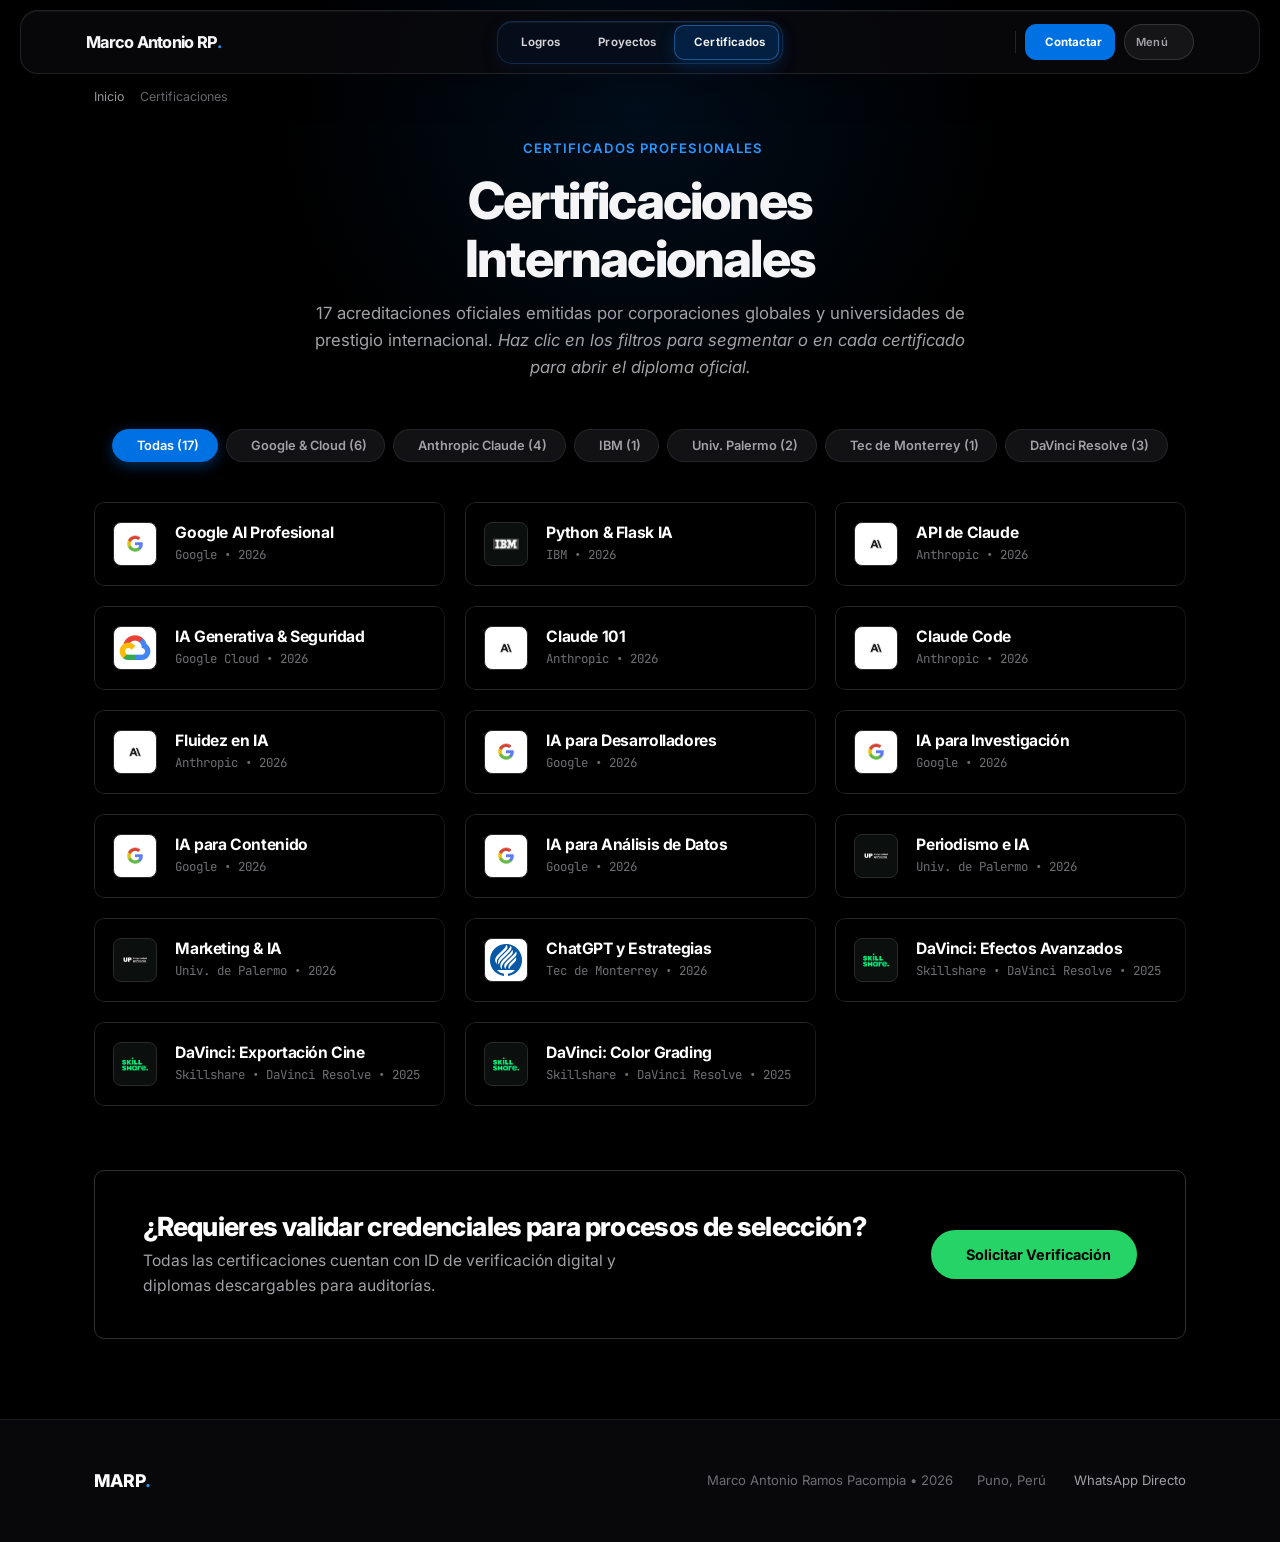
==== certificaciones.html @ 560e7030 "Publicacion inicial del sitio de Marco Antonio Ramos Pacompia" ====
<!DOCTYPE html>
<html lang="es">

<head>
    <meta charset="UTF-8">
    <meta name="viewport" content="width=device-width, initial-scale=1.0">
    <title>Certificaciones Internacionales — Marco Antonio Ramos Pacompia</title>
    <meta name="description" content="17 certificaciones internacionales verificadas de Marco Antonio Ramos Pacompia en Inteligencia Artificial, Google Cloud, Anthropic Claude, IBM y DaVinci Resolve.">
    <meta name="author" content="Marco Antonio Ramos Pacompia">
    
    <!-- Favicon -->
    <link rel="icon" type="image/png" href="avatar.webp">
    
    <!-- Fonts -->
    <link rel="preconnect" href="https://fonts.googleapis.com">
    <link rel="preconnect" href="https://fonts.gstatic.com" crossorigin>
    <link href="https://fonts.googleapis.com/css2?family=Inter:wght@300;400;500;600;700;800&family=JetBrains+Mono:wght@400;500;600;700&display=swap" rel="stylesheet">
    
    <!-- Phosphor Icons: premium, consistent stroke system -->
    <link href="https://unpkg.com/@phosphor-icons/web@2.1.1/src/regular/style.css" rel="stylesheet">
    
    <!-- Styles -->
    <link rel="stylesheet" href="styles.css">
</head>

<body>

    <a href="#main-content" class="skip-link">Saltar al contenido principal</a>

    <!-- APPLE PRO MAIN NAVIGATION -->
    <header class="header-main">
        <nav class="navbar" id="navbar" role="navigation" aria-label="Navegación principal">
            <div class="container navbar-content">
                <div class="logo-group">
                    <a href="index.html" class="logo" aria-label="Marco Antonio RP - Ir al inicio">Marco Antonio RP<span>.</span></a>
                </div>
                
                <div class="navbar-actions">
                    <div class="navbar-highlights" aria-label="Accesos principales">
                        <a href="logros.html" class="nav-primary-link"><i class='ph ph-trophy nav-link-icon' aria-hidden="true"></i><span>Logros</span></a>
                        <a href="proyectos.html" class="nav-primary-link"><i class='ph ph-rocket-launch nav-link-icon' aria-hidden="true"></i><span>Proyectos</span></a>
                        <a href="certificaciones.html" class="nav-primary-link"><i class='ph ph-certificate nav-link-icon' aria-hidden="true"></i><span>Certificados</span></a>
                    </div>
                    <span class="navbar-divider" aria-hidden="true"></span>
                    <a href="contacto.html" class="nav-contact-link"><i class='ph ph-whatsapp-logo' aria-hidden="true"></i><span>Contactar</span></a>
                    <button class="nav-toggle" id="nav-toggle" aria-label="Abrir menú de navegación" aria-expanded="false" aria-controls="nav-dropdown">
                        <span class="nav-toggle-label">Menú</span>
                        <span class="nav-toggle-icon">
                            <i class='ph ph-list nav-icon-open' aria-hidden="true"></i>
                            <i class='ph ph-x nav-icon-close' aria-hidden="true"></i>
                        </span>
                        <i class='ph ph-caret-down nav-toggle-chevron' aria-hidden="true"></i>
                    </button>
                </div>
            </div>

            <!-- Panel Desplegable Apple Sheet -->
            <div class="nav-dropdown" id="nav-dropdown" aria-hidden="true">
                <div class="container nav-dropdown-inner">
                    <div class="nav-dropdown-header">
                        <div class="dropdown-header-left">
                            <span class="hud-status-badge"><span class="hud-status-dot"></span> MARCO ANTONIO RAMOS PACOMPIA</span>
                            <span class="hud-meta-code">// CERTIFICACIONES // PUNO, PERÚ</span>
                        </div>
                        <div class="dropdown-header-right">
                            <span class="hud-shortcut-hint">PULSA <kbd>ESC</kbd> PARA CERRAR</span>
                        </div>
                    </div>

                    <div class="nav-dropdown-interest">
                        <div class="interest-header-row">
                            <span class="interest-label"><i class='ph ph-star' aria-hidden="true"></i> Secciones de Mayor Interés</span>
                            <span class="interest-tagline">// ACCESO DIRECTO RECOMENDADO</span>
                        </div>
                        <div class="interest-chips">
                            <a href="proyectos.html" class="interest-chip chip-primary"><i class='ph ph-rocket-launch' aria-hidden="true"></i> 4 Sistemas IA en Producción</a>
                            <a href="logros.html" class="interest-chip"><i class='ph ph-trophy' aria-hidden="true"></i> Ganador UNIFEST Backus 2024</a>
                            <a href="certificaciones.html" class="interest-chip"><i class='ph ph-shield-check' aria-hidden="true"></i> 17 Certificaciones Verificadas</a>
                            <a href="https://wa.link/a1o1ac" target="_blank" class="interest-chip" style="background:#0a2e1d; border-color:#25d366; color:#25d366 !important;" rel="noopener noreferrer"><i class='ph ph-whatsapp-logo' aria-hidden="true"></i> Chat Directo WhatsApp</a>
                        </div>
                    </div>

                    <ul class="nav-links" role="menubar">
                        <li role="none" class="nav-item">
                            <a href="index.html" class="nav-link" role="menuitem">
                                <span class="nav-item-num">01</span>
                                <span class="nav-item-icon"><i class='ph ph-house' aria-hidden="true"></i></span>
                                <span class="nav-item-label">Inicio / Portada</span>
                                <i class='ph ph-caret-right nav-item-arrow' aria-hidden="true"></i>
                            </a>
                        </li>
                        <li role="none" class="nav-item">
                            <a href="perfil.html" class="nav-link" role="menuitem">
                                <span class="nav-item-num">02</span>
                                <span class="nav-item-icon"><i class='ph ph-user-circle' aria-hidden="true"></i></span>
                                <span class="nav-item-label">Perfil &amp; Experiencia</span>
                                <i class='ph ph-caret-right nav-item-arrow' aria-hidden="true"></i>
                            </a>
                        </li>
                        <li role="none" class="nav-item">
                            <a href="logros.html" class="nav-link" role="menuitem">
                                <span class="nav-item-num">03</span>
                                <span class="nav-item-icon"><i class='ph ph-trophy' aria-hidden="true"></i></span>
                                <span class="nav-item-label">Reconocimientos</span>
                                <i class='ph ph-caret-right nav-item-arrow' aria-hidden="true"></i>
                            </a>
                        </li>
                        <li role="none" class="nav-item">
                            <a href="skills.html" class="nav-link" role="menuitem">
                                <span class="nav-item-num">04</span>
                                <span class="nav-item-icon"><i class='ph ph-cpu' aria-hidden="true"></i></span>
                                <span class="nav-item-label">Skills &amp; Tecnologías</span>
                                <i class='ph ph-caret-right nav-item-arrow' aria-hidden="true"></i>
                            </a>
                        </li>
                        <li role="none" class="nav-item">
                            <a href="proyectos.html" class="nav-link" role="menuitem">
                                <span class="nav-item-num">05</span>
                                <span class="nav-item-icon"><i class='ph ph-rocket-launch' aria-hidden="true"></i></span>
                                <span class="nav-item-label">Proyectos IA</span>
                                <i class='ph ph-caret-right nav-item-arrow' aria-hidden="true"></i>
                            </a>
                        </li>
                        <li role="none" class="nav-item">
                            <a href="galeria.html" class="nav-link" role="menuitem">
                                <span class="nav-item-num">06</span>
                                <span class="nav-item-icon"><i class='ph ph-video-camera' aria-hidden="true"></i></span>
                                <span class="nav-item-label">Muestra Audiovisual</span>
                                <i class='ph ph-caret-right nav-item-arrow' aria-hidden="true"></i>
                            </a>
                        </li>
                        <li role="none" class="nav-item">
                            <a href="certificaciones.html" class="nav-link active" role="menuitem" aria-current="page">
                                <span class="nav-item-num">07</span>
                                <span class="nav-item-icon"><i class='ph ph-certificate' aria-hidden="true"></i></span>
                                <span class="nav-item-label">Certificaciones</span>
                                <i class='ph ph-caret-right nav-item-arrow' aria-hidden="true"></i>
                            </a>
                        </li>
                        <li role="none" class="nav-item">
                            <a href="educacion.html" class="nav-link" role="menuitem">
                                <span class="nav-item-num">08</span>
                                <span class="nav-item-icon"><i class='ph ph-graduation-cap' aria-hidden="true"></i></span>
                                <span class="nav-item-label">Formación Académica</span>
                                <i class='ph ph-caret-right nav-item-arrow' aria-hidden="true"></i>
                            </a>
                        </li>
                        <li role="none" class="nav-item">
                            <a href="contacto.html" class="nav-link" role="menuitem">
                                <span class="nav-item-num">09</span>
                                <span class="nav-item-icon"><i class='ph ph-chat-circle-dots' aria-hidden="true"></i></span>
                                <span class="nav-item-label">Contacto &amp; Redes</span>
                                <i class='ph ph-caret-right nav-item-arrow' aria-hidden="true"></i>
                            </a>
                        </li>
                    </ul>

                    <div class="nav-dropdown-footer">
                        <div class="nav-dropdown-profile-info">
                            <span><i class='ph ph-user' aria-hidden="true"></i> Marco Antonio Ramos Pacompia</span>
                            <span class="footer-sep">&bull;</span>
                            <span><i class='ph ph-brain' aria-hidden="true"></i> Comunicador Social &amp; IA Aplicada</span>
                        </div>
                        <button class="nav-close-btn" id="nav-close-btn" type="button">
                            <i class='ph ph-x' aria-hidden="true"></i> Cerrar
                        </button>
                    </div>
                </div>
            </div>

            <div class="nav-backdrop" id="nav-backdrop" aria-hidden="true"></div>
        </nav>
    </header>

    <!-- MAIN CONTENT -->
    <main id="main-content" class="page-main-content">
        <div class="container">
            <!-- Breadcrumb -->
            <div class="page-breadcrumb">
                <a href="index.html">Inicio</a>
                <i class='ph ph-caret-right' aria-hidden="true"></i>
                <span>Certificaciones</span>
            </div>

            <!-- Header de Sección -->
            <div class="section-header">
                <span class="section-subtitle"><i class='ph ph-shield-check' aria-hidden="true"></i> Certificados Profesionales</span>
                <h1 class="section-title">Certificaciones Internacionales</h1>
                <p class="section-desc">17 acreditaciones oficiales emitidas por corporaciones globales y universidades de prestigio internacional. <em>Haz clic en los filtros para segmentar o en cada certificado para abrir el diploma oficial.</em></p>
            </div>

            <!-- FILTRO PILL APPLE PRO -->
            <div class="cert-filters" role="tablist" aria-label="Filtrar certificaciones">
                <button class="cert-filter-btn active" data-filter="all"><i class='ph ph-squares-four' aria-hidden="true"></i> Todas (17)</button>
                <button class="cert-filter-btn" data-filter="google"><i class='ph ph-google-logo' aria-hidden="true"></i> Google &amp; Cloud (6)</button>
                <button class="cert-filter-btn" data-filter="anthropic"><i class='ph ph-brain' aria-hidden="true"></i> Anthropic Claude (4)</button>
                <button class="cert-filter-btn" data-filter="ibm"><i class='ph ph-code' aria-hidden="true"></i> IBM (1)</button>
                <button class="cert-filter-btn" data-filter="palermo"><i class='ph ph-newspaper' aria-hidden="true"></i> Univ. Palermo (2)</button>
                <button class="cert-filter-btn" data-filter="tec"><i class='ph ph-book-bookmark' aria-hidden="true"></i> Tec de Monterrey (1)</button>
                <button class="cert-filter-btn" data-filter="davinci"><i class='ph ph-video-camera' aria-hidden="true"></i> DaVinci Resolve (3)</button>
            </div>

            <!-- GRID DE 17 CERTIFICACIONES APPLE -->
            <div class="cert-grid">
                
                <!-- 1. Google AI Profesional -->
                <div class="cert-item" data-category="google" data-modal="cert-google-ai" data-cert-url="https://www.coursera.org/account/accomplishments/specialization/U366GU4Q4J7M?utm_source%3Dandroid%26utm_medium%3Dcertificate%26utm_content%3Dcert_image%26utm_campaign%3Dsharing_cta%26utm_product%3Ds12n" data-modal-title="Certificado Profesional en Inteligencia Artificial" data-modal-sub="Google &bull; 2026" data-modal-text="Certificación profesional de Google que acredita competencias en fundamentos de machine learning, desarrollo de soluciones basadas en IA e implementación en entornos productivos." data-modal-img="cert-certificates/google-ai-profesional.webp">
                    <img src="cert-icons/google-mark.webp" alt="Google" class="cert-icon">
                    <div class="cert-info">
                        <h4>Google AI Profesional</h4>
                        <p>Google &bull; 2026</p>
                    </div>
                </div>

                <!-- 2. IBM Python & Flask -->
                <div class="cert-item" data-category="ibm" data-modal="cert-ibm-flask" data-cert-url="https://www.coursera.org/account/accomplishments/verify/DTYS1US64B6Y?utm_source%3Dandroid%26utm_medium%3Dcertificate%26utm_content%3Dcert_image%26utm_campaign%3Dsharing_cta%26utm_product%3Dcourse" data-modal-title="Desarrollo de Aplicaciones de IA con Python y Flask" data-modal-sub="IBM &bull; 2026" data-modal-text="Especialización técnica de IBM en desarrollo de backend con Python, frameworks Flask y FastAPI para orquestar microservicios e inferencia de modelos de inteligencia artificial." data-modal-img="cert-certificates/ibm-python-flask.webp">
                    <img src="cert-icons/ibm.webp" alt="IBM" class="cert-icon cert-icon-dark">
                    <div class="cert-info">
                        <h4>Python &amp; Flask IA</h4>
                        <p>IBM &bull; 2026</p>
                    </div>
                </div>

                <!-- 3. Anthropic Claude API -->
                <div class="cert-item" data-category="anthropic" data-modal="cert-anthropic-api" data-cert-url="https://verify.skilljar.com/c/kwuac7rq95q2" data-modal-title="Construyendo con la API de Claude" data-modal-sub="Anthropic &bull; 2026" data-modal-text="Certificación oficial de Anthropic para el diseño, integración y despliegue de agentes inteligentes, tool use y pipelines complejos con la API de Claude 3.5 Sonnet." data-modal-img="cert-certificates/anthropic-claude-api.webp">
                    <img src="cert-icons/anthropic.webp" alt="Anthropic" class="cert-icon">
                    <div class="cert-info">
                        <h4>API de Claude</h4>
                        <p>Anthropic &bull; 2026</p>
                    </div>
                </div>

                <!-- 4. Google Cloud Seguridad -->
                <div class="cert-item" data-category="google" data-modal="cert-google-cloud" data-cert-url="https://www.coursera.org/account/accomplishments/verify/QMUXCSXKY9LV" data-modal-title="IA Generativa y Seguridad" data-modal-sub="Google Cloud &bull; 2026" data-modal-text="Implementación de soluciones de IA generativa con enfoque en seguridad informática, privacidad de datos, mitigación de riesgos y cumplimiento corporativo en Google Cloud Platform." data-modal-img="cert-certificates/google-cloud-seguridad.webp">
                    <img src="cert-icons/google-cloud.webp" alt="Google Cloud" class="cert-icon">
                    <div class="cert-info">
                        <h4>IA Generativa &amp; Seguridad</h4>
                        <p>Google Cloud &bull; 2026</p>
                    </div>
                </div>

                <!-- 5. Anthropic Claude 101 -->
                <div class="cert-item" data-category="anthropic" data-modal="cert-claude101" data-cert-url="https://verify.skilljar.com/c/mxh5sfrgd2y7" data-modal-title="CLAUDE 101" data-modal-sub="Anthropic &bull; 2026" data-modal-text="Fundamentos de interacción con modelos de lenguaje de Anthropic, diseño de prompts estructurados (XML tags), context window management y mejores prácticas de inferencia." data-modal-img="cert-certificates/anthropic-claude101.webp">
                    <img src="cert-icons/anthropic.webp" alt="Anthropic" class="cert-icon">
                    <div class="cert-info">
                        <h4>Claude 101</h4>
                        <p>Anthropic &bull; 2026</p>
                    </div>
                </div>

                <!-- 6. Anthropic Claude Code -->
                <div class="cert-item" data-category="anthropic" data-modal="cert-claude-code" data-cert-url="https://verify.skilljar.com/c/ygwmq3q8wjyo" data-modal-title="Claude Code en Acción" data-modal-sub="Anthropic &bull; 2026" data-modal-text="Desarrollo de software asistido por IA, arquitectura de agentes de código autónomos, debugging y automatización de flujos de ingeniería de software con Claude." data-modal-img="cert-certificates/anthropic-claude-code.webp">
                    <img src="cert-icons/anthropic.webp" alt="Anthropic" class="cert-icon">
                    <div class="cert-info">
                        <h4>Claude Code</h4>
                        <p>Anthropic &bull; 2026</p>
                    </div>
                </div>

                <!-- 7. Anthropic Fluidez en IA -->
                <div class="cert-item" data-category="anthropic" data-modal="cert-fluidez-ia" data-cert-url="https://verify.skilljar.com/c/8ijyyny3cceq" data-modal-title="Fluidez en IA para Estudiantes y Profesionales" data-modal-sub="Anthropic &bull; 2026" data-modal-text="Metodologías de pensamiento crítico, alfabetización en IA generativa y aplicación estratégica de modelos de lenguaje en investigación y docencia." data-modal-img="cert-certificates/anthropic-fluidez-ia.webp">
                    <img src="cert-icons/anthropic.webp" alt="Anthropic" class="cert-icon">
                    <div class="cert-info">
                        <h4>Fluidez en IA</h4>
                        <p>Anthropic &bull; 2026</p>
                    </div>
                </div>

                <!-- 8. Google IA Dev -->
                <div class="cert-item" data-category="google" data-modal="cert-google-dev" data-cert-url="https://www.coursera.org/account/accomplishments/verify/7DR8WY6ZS6YR" data-modal-title="IA para Desarrollo de Aplicaciones" data-modal-sub="Google &bull; 2026" data-modal-text="Integración de servicios cognitivos de Google y Gemini API en productos de software modernos y plataformas web interactivas." data-modal-img="cert-certificates/google-ia-dev.webp">
                    <img src="cert-icons/google-mark.webp" alt="Google" class="cert-icon">
                    <div class="cert-info">
                        <h4>IA para Desarrolladores</h4>
                        <p>Google &bull; 2026</p>
                    </div>
                </div>

                <!-- 9. Google IA Investigación -->
                <div class="cert-item" data-category="google" data-modal="cert-google-inv" data-cert-url="https://www.coursera.org/account/accomplishments/verify/41THJEO0A5RU" data-modal-title="IA para Investigación Científica" data-modal-sub="Google &bull; 2026" data-modal-text="Herramientas y metodologías de inteligencia artificial orientadas a la investigación académica, revisión sistemática de literatura y análisis computacional." data-modal-img="cert-certificates/google-ia-investigacion.webp">
                    <img src="cert-icons/google-mark.webp" alt="Google" class="cert-icon">
                    <div class="cert-info">
                        <h4>IA para Investigación</h4>
                        <p>Google &bull; 2026</p>
                    </div>
                </div>

                <!-- 10. Google IA Creación de Contenido -->
                <div class="cert-item" data-category="google" data-modal="cert-google-cont" data-cert-url="https://www.coursera.org/account/accomplishments/verify/DS0PACSHWNLL" data-modal-title="IA para Creación de Contenido" data-modal-sub="Google &bull; 2026" data-modal-text="Generación y optimización de contenido multimedia, síntesis narrativa, redacción persuasiva y producción audiovisual asistida por IA." data-modal-img="cert-certificates/google-ia-contenido.webp">
                    <img src="cert-icons/google-mark.webp" alt="Google" class="cert-icon">
                    <div class="cert-info">
                        <h4>IA para Contenido</h4>
                        <p>Google &bull; 2026</p>
                    </div>
                </div>

                <!-- 11. Google IA Análisis de Datos -->
                <div class="cert-item" data-category="google" data-modal="cert-google-datos" data-cert-url="https://www.coursera.org/account/accomplishments/verify/2S7SG188T9KK" data-modal-title="IA para Análisis de Datos" data-modal-sub="Google &bull; 2026" data-modal-text="Extracción de insights, visualización avanzada de datos y análisis predictivo mediante modelos analíticos de Google." data-modal-img="cert-certificates/google-ia-datos.webp">
                    <img src="cert-icons/google-mark.webp" alt="Google" class="cert-icon">
                    <div class="cert-info">
                        <h4>IA para Análisis de Datos</h4>
                        <p>Google &bull; 2026</p>
                    </div>
                </div>

                <!-- 12. Univ. Palermo - Periodismo e IA -->
                <div class="cert-item" data-category="palermo" data-modal="cert-upalermo-per" data-cert-url="https://www.coursera.org/account/accomplishments/verify/FUCS8EAE2SUJ" data-modal-title="Periodismo e Inteligencia Artificial" data-modal-sub="Universidad de Palermo &bull; 2026" data-modal-text="Transformación digital en medios de comunicación, fact-checking algorítmico, redacción periodística asistida y ética comunicacional en la era de la IA." data-modal-img="cert-certificates/upalermo-periodismo-ia.webp">
                    <img src="cert-icons/palermo-transparent.webp" alt="Univ. Palermo" class="cert-icon cert-icon-dark">
                    <div class="cert-info">
                        <h4>Periodismo e IA</h4>
                        <p>Univ. de Palermo &bull; 2026</p>
                    </div>
                </div>

                <!-- 13. Univ. Palermo - Marketing e IA -->
                <div class="cert-item" data-category="palermo" data-modal="cert-upalermo-mkt" data-cert-url="https://www.coursera.org/account/accomplishments/verify/2VLML395USFI" data-modal-title="IA Aplicada al Marketing Digital" data-modal-sub="Universidad de Palermo &bull; 2026" data-modal-text="Estrategias de marketing digital potenciadas por inteligencia artificial, personalización de mensajes, segmentación de audiencia y analítica de conversión." data-modal-img="cert-certificates/upalermo-marketing-ia.webp">
                    <img src="cert-icons/palermo-transparent.webp" alt="Univ. Palermo" class="cert-icon cert-icon-dark">
                    <div class="cert-info">
                        <h4>Marketing &amp; IA</h4>
                        <p>Univ. de Palermo &bull; 2026</p>
                    </div>
                </div>

                <!-- 14. Tec de Monterrey - ChatGPT -->
                <div class="cert-item" data-category="tec" data-modal="cert-tec-chatgpt" data-cert-url="https://www.coursera.org/account/accomplishments/verify/UOU4I7BQOX68" data-modal-title="ChatGPT — Usos y Estrategias" data-modal-sub="Tecnológico de Monterrey &bull; 2026" data-modal-text="Aplicación estratégica de modelos LLM en entornos profesionales, redacción corporativa y optimización de productividad organizacional." data-modal-img="cert-certificates/tec-chatgpt.webp">
                    <img src="cert-icons/tec-monterrey.webp" alt="Tecnológico de Monterrey" class="cert-icon cert-icon-tec">
                    <div class="cert-info">
                        <h4>ChatGPT y Estrategias</h4>
                        <p>Tec de Monterrey &bull; 2026</p>
                    </div>
                </div>

                <!-- 15. DaVinci Resolve Efectos -->
                <div class="cert-item" data-category="davinci" data-modal="cert-davinci-efx" data-cert-url="https://www.coursera.org/account/accomplishments/verify/13W4L25OQE4W" data-modal-title="DaVinci Resolve 19 — Efectos Visuales Avanzados" data-modal-sub="Skillshare &bull; 2025" data-modal-text="Composición en Fusion, efectos visuales (VFX), tracking de objetos y postproducción de video de alto nivel cinematográfico." data-modal-img="cert-certificates/skillshare-davinci-efectos.webp">
                    <img src="cert-icons/skillshare.webp" alt="Skillshare" class="cert-icon cert-icon-skillshare">
                    <div class="cert-info">
                        <h4>DaVinci: Efectos Avanzados</h4>
                        <p>Skillshare &bull; DaVinci Resolve &bull; 2025</p>
                    </div>
                </div>

                <!-- 16. DaVinci Resolve Exportación -->
                <div class="cert-item" data-category="davinci" data-modal="cert-davinci-exp" data-cert-url="https://www.coursera.org/account/accomplishments/verify/13W4L25OQE4W" data-modal-title="DaVinci Resolve 19 — Exportación Profesional" data-modal-sub="Skillshare &bull; 2025" data-modal-text="Workflows de entrega para salas de cine digital, codificación avanzada, estándares broadcast y masterización para streaming profesional." data-modal-img="cert-certificates/skillshare-davinci-export.webp">
                    <img src="cert-icons/skillshare.webp" alt="Skillshare" class="cert-icon cert-icon-skillshare">
                    <div class="cert-info">
                        <h4>DaVinci: Exportación Cine</h4>
                        <p>Skillshare &bull; DaVinci Resolve &bull; 2025</p>
                    </div>
                </div>

                <!-- 17. DaVinci Resolve Perfeccionamiento -->
                <div class="cert-item" data-category="davinci" data-modal="cert-davinci-perf" data-cert-url="https://www.coursera.org/account/accomplishments/verify/JOT2LUOS0H61" data-modal-title="DaVinci Resolve 19 — Perfeccionamiento y Color" data-modal-sub="Skillshare &bull; 2025" data-modal-text="Mastering de corrección de color, trabajo con nodos seriales y paralelos, curvas HSL y ecualización de luz para cine digital." data-modal-img="cert-certificates/skillshare-davinci-perfec.webp">
                    <img src="cert-icons/skillshare.webp" alt="Skillshare" class="cert-icon cert-icon-skillshare">
                    <div class="cert-info">
                        <h4>DaVinci: Color Grading</h4>
                        <p>Skillshare &bull; DaVinci Resolve &bull; 2025</p>
                    </div>
                </div>

            </div>

            <!-- Banner Contacto -->
            <div class="contact-cta-banner">
                <div class="cta-banner-text">
                    <h3>¿Requieres validar credenciales para procesos de selección?</h3>
                    <p>Todas las certificaciones cuentan con ID de verificación digital y diplomas descargables para auditorías.</p>
                </div>
                <a href="https://wa.link/a1o1ac" target="_blank" class="btn-whatsapp-apple" rel="noopener noreferrer">
                    <i class='ph ph-whatsapp-logo' aria-hidden="true"></i> Solicitar Verificación
                </a>
            </div>
        </div>
    </main>

    <!-- APPLE FOOTER -->
    <footer>
        <div class="container footer-content">
            <div class="footer-logo">MARP<span>.</span></div>
            <div class="footer-meta">
                <span>Marco Antonio Ramos Pacompia &bull; 2026</span>
                <span>Puno, Perú</span>
                <a href="https://wa.link/a1o1ac" target="_blank" rel="noopener noreferrer"><i class='ph ph-whatsapp-logo' aria-hidden="true"></i> WhatsApp Directo</a>
            </div>
        </div>
    </footer>

    <!-- APPLE PRO MODAL SHEET -->
    <div class="card-modal-overlay" id="cardModal" role="dialog" aria-modal="true" aria-hidden="true">
        <div class="card-modal-box">
            <button class="card-modal-close-btn" id="cardModalCloseBtn" aria-label="Cerrar modal">&times;</button>
            <div class="card-modal-safe-zone">
                <div class="card-modal-img-wrap">
                    <img src="" alt="" class="card-modal-img" id="cardModalImg">
                    <div id="cardModalPlaceholder" class="card-modal-placeholder">
                        <i class='ph ph-certificate' style="font-size: 2.5rem; margin-bottom: 0.5rem; color: var(--apple-blue-glow);" aria-hidden="true"></i>
                        <p>Certificado Oficial</p>
                    </div>
                </div>
                <div class="card-modal-body">
                    <span class="card-modal-sub" id="cardModalSub"></span>
                    <h2 class="card-modal-title" id="cardModalTitle"></h2>
                    <p class="card-modal-text" id="cardModalText"></p>
                    <a class="card-modal-verify" id="cardModalVerify" href="#" target="_blank" rel="noopener noreferrer" hidden>
                        <i class='ph ph-seal-check' aria-hidden="true"></i> Verificar certificado
                    </a>
                </div>
            </div>
        </div>
    </div>

    <script src="script.js?v=20260921-recognition"></script>
</body>

</html>
---- styles.css ----
/* ==========================================================================
   MARCO ANTONIO RAMOS PACOMPIA — PORTFOLIO CV
   APPLE PRO & CHATGPT DARK DESIGN SYSTEM
   Color Psychology: Space Black (#000000) & Apple Pacific Blue (#0071e3 / #2997ff)
   Typography: SF Pro / Inter Clean Hierarchy
   ========================================================================== */

:root {
  /* Core Palette: Pure Space Black & Refined Dark Glass */
  --bg-pure: #000000;
  --bg-deep: #08080a;
  --bg-card: #121215;
  --bg-card-hover: #18181c;
  --bg-card-elevated: #1c1c21;
  --bg-pill: rgba(255, 255, 255, 0.06);
  --bg-pill-hover: rgba(255, 255, 255, 0.12);

  /* Apple & Institutional Blue Accent (Psychology of Credibility & AI) */
  --apple-blue: #0071e3;
  --apple-blue-hover: #0077ed;
  --apple-blue-glow: #2997ff;
  --apple-blue-soft: rgba(0, 113, 227, 0.15);
  --apple-blue-border: rgba(41, 151, 255, 0.35);

  /* Status and Award Accents */
  --status-emerald: #10b981;
  --award-gold: #f59e0b;
  --award-gold-soft: rgba(245, 158, 11, 0.15);

  /* Typography Colors (Apple SF Text & Display Style) */
  --text-primary: #f5f5f7;
  --text-secondary: #a1a1a6;
  --text-tertiary: #6e6e73;
  --text-muted: #515154;

  /* Specular Apple Glass Borders */
  --border-glass: rgba(255, 255, 255, 0.08);
  --border-glass-hover: rgba(255, 255, 255, 0.18);
  --border-glass-active: rgba(41, 151, 255, 0.5);

  /* Prompt master compatibility aliases */
  --bg-primary: var(--bg-pure);
  --bg-secondary: var(--bg-deep);
  --bg-glass: rgba(12, 12, 16, 0.85);
  --status-green: var(--status-emerald);
  --whatsapp: #25d366;
  --radius-apple: var(--border-radius-card);
  --blur-apple: blur(20px) saturate(180%);

  /* Fonts */
  --font-apple: -apple-system, BlinkMacSystemFont, "SF Pro Display", "SF Pro Text", "Inter", "Segoe UI", Roboto, sans-serif;
  --font-mono: "SF Mono", "JetBrains Mono", Menlo, Consolas, monospace;

  /* Layout Constants */
  --nav-height: 56px;
  --max-width: 1140px;
  --border-radius-card: 22px;
  --border-radius-pill: 9999px;
  --transition-apple: all 0.3s cubic-bezier(0.16, 1, 0.3, 1);
}

/* Base Reset & Smoothness */
*, *::before, *::after {
  box-sizing: border-box;
  margin: 0;
  padding: 0;
}

/* Phosphor Icons: consistent 24px grid and optical baseline across the site. */
.ph {
  display: inline-flex;
  flex: 0 0 auto;
  align-items: center;
  justify-content: center;
  line-height: 1;
  vertical-align: -0.125em;
}

html {
  background-color: var(--bg-pure);
  color: var(--text-primary);
  font-family: var(--font-apple);
  font-size: 16px;
  line-height: 1.5;
  scroll-behavior: smooth;
  -webkit-font-smoothing: antialiased;
  -moz-osx-font-smoothing: grayscale;
}

body {
  background: var(--bg-pure);
  color: var(--text-primary);
  min-height: 100vh;
  overflow-x: hidden;
  position: relative;
}

/* Subtle Apple Ambient Lighting */
body::before {
  content: "";
  position: fixed;
  top: -150px;
  left: 50%;
  transform: translateX(-50%);
  width: 900px;
  height: 500px;
  background: radial-gradient(circle, rgba(0, 113, 227, 0.12) 0%, rgba(0, 0, 0, 0) 70%);
  pointer-events: none;
  z-index: 0;
}

/* Skip link for accessibility */
.skip-link {
  position: absolute;
  top: -60px;
  left: 1rem;
  background: var(--apple-blue);
  color: #fff;
  padding: 0.6rem 1.2rem;
  border-radius: var(--border-radius-pill);
  font-size: 0.85rem;
  font-weight: 600;
  z-index: 10000;
  transition: top 0.2s ease;
  text-decoration: none;
}
.skip-link:focus {
  top: 1rem;
}

/* Typography Hierarchy */
h1, h2, h3, h4, h5, h6 {
  color: var(--text-primary);
  font-weight: 700;
  letter-spacing: -0.025em;
  line-height: 1.15;
}

p {
  color: var(--text-secondary);
  font-size: 1rem;
  line-height: 1.6;
}

a {
  color: inherit;
  text-decoration: none;
  transition: var(--transition-apple);
}

.container {
  width: 100%;
  max-width: var(--max-width);
  margin: 0 auto;
  padding: 0 1.5rem;
  position: relative;
  z-index: 1;
}

/* Custom Scrollbar Apple Style */
::-webkit-scrollbar {
  width: 8px;
}
::-webkit-scrollbar-track {
  background: var(--bg-pure);
}
::-webkit-scrollbar-thumb {
  background: #27272a;
  border-radius: 4px;
}
::-webkit-scrollbar-thumb:hover {
  background: #3f3f46;
}

/* ==========================================================================
   APPLE PRO FIXED NAVBAR & EXPANDABLE DROPDOWN
   ========================================================================== */

.header-main {
  position: fixed;
  top: 0;
  left: 0;
  width: 100%;
  z-index: 1000;
  padding-top: 0.65rem;
  pointer-events: none;
}

.navbar {
  position: relative;
  width: min(calc(100% - 1.5rem), 1240px);
  margin: 0 auto;
  background: rgba(10, 10, 13, 0.78);
  backdrop-filter: saturate(180%) blur(20px);
  -webkit-backdrop-filter: saturate(180%) blur(20px);
  border: 1px solid rgba(255, 255, 255, 0.11);
  border-radius: 18px;
  height: 64px;
  display: flex;
  align-items: center;
  box-shadow: 0 12px 34px rgba(0, 0, 0, 0.28), inset 0 1px 0 rgba(255, 255, 255, 0.045);
  transition: var(--transition-apple);
  pointer-events: auto;
}

.navbar.scrolled {
  background: rgba(8, 8, 10, 0.94);
  border-color: rgba(255, 255, 255, 0.16);
  box-shadow: 0 16px 42px rgba(0, 0, 0, 0.46), inset 0 1px 0 rgba(255, 255, 255, 0.06);
}

.navbar-content {
  display: flex;
  align-items: center;
  justify-content: space-between;
  width: 100%;
  padding: 0 1rem;
}

/* Brand Logo */
.logo-group {
  display: flex;
  align-items: center;
  gap: 0.75rem;
}

.logo {
  font-size: 1.02rem;
  font-weight: 750;
  letter-spacing: -0.045em;
  white-space: nowrap;
  color: var(--text-primary);
  display: inline-flex;
  align-items: center;
  transition: var(--transition-apple);
}

.logo span {
  color: var(--apple-blue-glow);
}

.logo:hover {
  opacity: 1;
  transform: translateY(-1px);
}

.logo-badge {
  font-size: 0.66rem;
  font-weight: 600;
  color: var(--text-secondary);
  background: rgba(255, 255, 255, 0.045);
  border: 1px solid rgba(255, 255, 255, 0.1);
  padding: 0.25rem 0.65rem;
  border-radius: var(--border-radius-pill);
  letter-spacing: 0.06em;
  text-transform: uppercase;
  white-space: nowrap;
}

/* Top Bar Actions & High-Interest Pills */
.navbar-actions {
  display: flex;
  align-items: center;
  gap: 0.55rem;
  margin-left: auto;
}

.navbar-highlights {
  display: flex;
  align-items: center;
  position: absolute;
  left: 50%;
  transform: translateX(-50%);
  gap: 0.28rem;
  padding: 0.18rem;
  background: rgba(5, 17, 31, 0.72);
  border: 1px solid rgba(71, 157, 255, 0.2);
  border-radius: 15px;
  box-shadow: inset 0 1px 0 rgba(255, 255, 255, 0.06), 0 5px 18px rgba(0, 68, 140, 0.12);
}

.nav-primary-link {
  position: relative;
  display: inline-flex;
  align-items: center;
  gap: 0.4rem;
  min-height: 35px;
  padding: 0.42rem 0.78rem;
  border: 1px solid transparent;
  border-radius: 10px;
  color: #d4d4d8;
  font-size: 0.72rem;
  font-weight: 650;
  letter-spacing: 0.01em;
  white-space: nowrap;
  transition: var(--transition-apple);
}

.nav-primary-link .nav-link-icon {
  color: #64b5ff;
  font-size: 1rem;
  transition: color 0.2s ease, transform 0.2s ease;
}

.nav-primary-link:hover,
.nav-primary-link:focus-visible,
.nav-primary-link.active,
.nav-primary-link[aria-current="page"] {
  color: var(--text-primary);
  background: rgba(0, 113, 227, 0.2);
  border-color: rgba(71, 157, 255, 0.44);
  box-shadow: 0 5px 16px rgba(0, 113, 227, 0.24);
}

.nav-primary-link:hover .nav-link-icon,
.nav-primary-link:focus-visible .nav-link-icon,
.nav-primary-link.active .nav-link-icon,
.nav-primary-link[aria-current="page"] .nav-link-icon {
  color: var(--apple-blue-glow);
  transform: translateY(-1px);
}

.navbar-divider {
  width: 1px;
  height: 22px;
  background: rgba(255, 255, 255, 0.12);
}

.nav-contact-link {
  display: inline-flex;
  align-items: center;
  gap: 0.42rem;
  min-height: 36px;
  padding: 0.42rem 0.78rem;
  border: 1px solid var(--apple-blue);
  border-radius: 11px;
  background: var(--apple-blue);
  color: #fff;
  font-size: 0.72rem;
  font-weight: 700;
  white-space: nowrap;
  transition: var(--transition-apple);
}

.nav-contact-link i {
  font-size: 1rem;
  color: #fff;
}

.nav-contact-link:hover,
.nav-contact-link:focus-visible {
  background: var(--apple-blue-hover);
  border-color: var(--apple-blue-hover);
  color: #fff;
  box-shadow: 0 6px 20px rgba(0, 113, 227, 0.42);
  transform: translateY(-1px);
}

.nav-status-pill {
  display: inline-flex;
  align-items: center;
  gap: 0.45rem;
  font-size: 0.72rem;
  font-weight: 500;
  color: var(--text-secondary);
  background: var(--bg-pill);
  border: 1px solid var(--border-glass);
  padding: 0.25rem 0.75rem;
  border-radius: var(--border-radius-pill);
  user-select: none;
}

.status-indicator-dot {
  width: 6px;
  height: 6px;
  border-radius: 50%;
  background: var(--status-emerald);
  box-shadow: 0 0 8px var(--status-emerald);
  animation: applePulse 2s infinite ease-in-out;
}

@keyframes applePulse {
  0%, 100% { opacity: 1; transform: scale(1); }
  50% { opacity: 0.5; transform: scale(0.85); }
}

.nav-pill-highlight {
  display: inline-flex;
  align-items: center;
  gap: 0.4rem;
  font-size: 0.73rem;
  font-weight: 600;
  color: var(--text-primary);
  background: rgba(255, 255, 255, 0.045);
  border: 1px solid rgba(255, 255, 255, 0.1);
  padding: 0.4rem 0.78rem;
  border-radius: var(--border-radius-pill);
  transition: var(--transition-apple);
  white-space: nowrap;
}

.nav-pill-highlight i {
  font-size: 0.95rem;
  color: var(--apple-blue-glow);
}

.nav-pill-highlight:hover {
  background: var(--bg-pill-hover);
  border-color: var(--border-glass-hover);
  color: #fff;
  transform: translateY(-1px);
}

.nav-pill-highlight.btn-cta {
  background: var(--apple-blue);
  border-color: var(--apple-blue);
  color: #fff;
  font-weight: 600;
  box-shadow: 0 2px 10px rgba(0, 113, 227, 0.35);
}

.nav-pill-highlight.btn-cta i {
  color: #fff;
}

.nav-pill-highlight.btn-cta:hover {
  background: var(--apple-blue-hover);
  border-color: var(--apple-blue-hover);
  box-shadow: 0 4px 16px rgba(0, 113, 227, 0.5);
  transform: translateY(-1px);
}

/* Nav Menu Toggle Button */
.nav-toggle {
  background: rgba(255, 255, 255, 0.06);
  border: 1px solid rgba(255, 255, 255, 0.13);
  color: var(--text-primary);
  min-height: 36px;
  padding: 0.42rem 0.68rem;
  border-radius: var(--border-radius-pill);
  font-family: inherit;
  font-size: 0.78rem;
  font-weight: 600;
  cursor: pointer;
  display: inline-flex;
  align-items: center;
  gap: 0.45rem;
  transition: var(--transition-apple);
  user-select: none;
}

.nav-toggle:hover {
  background: var(--apple-blue-soft);
  border-color: var(--apple-blue-border);
  color: #fff;
}

.nav-pill-highlight:focus-visible,
.nav-toggle:focus-visible,
.logo:focus-visible {
  outline: 2px solid var(--apple-blue-glow);
  outline-offset: 3px;
}

.nav-toggle-badge {
  font-size: 0.68rem;
  color: var(--text-tertiary);
  font-weight: 500;
}

.nav-toggle-label {
  color: var(--text-secondary);
  font-size: 0.7rem;
  letter-spacing: 0.02em;
}

.nav-toggle-icon {
  display: flex;
  align-items: center;
  font-size: 1.1rem;
}

.nav-toggle .nav-icon-close {
  display: none;
}

.nav-toggle-chevron {
  font-size: 0.95rem;
  color: var(--text-tertiary);
  transition: transform 0.25s cubic-bezier(0.16, 1, 0.3, 1);
}

.nav-toggle.is-active {
  background: var(--apple-blue-soft);
  border-color: var(--apple-blue-border);
}

.nav-toggle.is-active .nav-toggle-chevron {
  transform: rotate(180deg);
  color: var(--apple-blue-glow);
}

.nav-toggle.is-active .nav-icon-open {
  display: none;
}

.nav-toggle.is-active .nav-icon-close {
  display: inline-block;
  color: var(--apple-blue-glow);
}

/* Apple Dropdown Panel (Glass Sheet) */
.nav-dropdown {
  position: absolute;
  top: calc(100% + 0.65rem);
  left: 50%;
  width: min(calc(100% - 1.5rem), 1240px);
  background: rgba(14, 14, 18, 0.95);
  backdrop-filter: saturate(180%) blur(32px);
  -webkit-backdrop-filter: saturate(180%) blur(32px);
  border: 1px solid var(--border-glass-hover);
  border-radius: 22px;
  box-shadow: 0 25px 50px -12px rgba(0, 0, 0, 0.85);
  opacity: 0;
  visibility: hidden;
  transform: translate(-50%, -8px);
  transition: opacity 0.25s cubic-bezier(0.16, 1, 0.3, 1),
              transform 0.25s cubic-bezier(0.16, 1, 0.3, 1),
              visibility 0.25s;
  pointer-events: none;
  max-height: calc(100vh - 5.5rem);
  overflow-y: auto;
  z-index: 999;
}

.nav-dropdown.is-open {
  opacity: 1;
  visibility: visible;
  transform: translate(-50%, 0);
  pointer-events: auto;
}

.nav-dropdown-inner {
  padding: 1.5rem 1.5rem 2rem 1.5rem;
}

.nav-dropdown-header {
  display: flex;
  justify-content: space-between;
  align-items: center;
  padding-bottom: 1rem;
  margin-bottom: 1.25rem;
  border-bottom: 1px solid var(--border-glass);
}

.dropdown-header-left {
  display: flex;
  align-items: center;
  gap: 0.75rem;
}

.hud-status-badge {
  font-size: 0.82rem;
  font-weight: 600;
  color: var(--text-primary);
  display: flex;
  align-items: center;
}

.hud-status-dot {
  width: 6px;
  height: 6px;
  border-radius: 50%;
  background: var(--apple-blue-glow);
  box-shadow: 0 0 6px var(--apple-blue-glow);
  margin-right: 0.5rem;
}

.hud-meta-code {
  font-size: 0.72rem;
  color: var(--text-tertiary);
  font-family: var(--font-mono);
}

.hud-shortcut-hint {
  font-size: 0.72rem;
  color: var(--text-tertiary);
}

.hud-shortcut-hint kbd {
  background: var(--bg-pill);
  border: 1px solid var(--border-glass);
  color: var(--text-secondary);
  padding: 0.15rem 0.45rem;
  border-radius: 4px;
  font-family: inherit;
  font-size: 0.68rem;
}

/* High Interest Section inside Dropdown */
.nav-dropdown-interest {
  background: rgba(255, 255, 255, 0.02);
  border: 1px solid var(--border-glass);
  border-radius: 16px;
  padding: 1rem 1.25rem;
  margin-bottom: 1.25rem;
}

.interest-header-row {
  display: flex;
  justify-content: space-between;
  align-items: center;
  margin-bottom: 0.75rem;
}

.interest-label {
  font-size: 0.75rem;
  font-weight: 600;
  color: var(--text-secondary);
  text-transform: uppercase;
  letter-spacing: 0.05em;
  display: flex;
  align-items: center;
  gap: 0.4rem;
}

.interest-label i {
  color: var(--apple-blue-glow);
}

.interest-tagline {
  font-size: 0.7rem;
  color: var(--text-tertiary);
}

.interest-chips {
  display: flex;
  flex-wrap: wrap;
  gap: 0.5rem;
}

.interest-chip {
  display: inline-flex;
  align-items: center;
  gap: 0.4rem;
  background: var(--bg-card);
  border: 1px solid var(--border-glass);
  color: var(--text-primary) !important;
  font-size: 0.78rem;
  font-weight: 500;
  padding: 0.4rem 0.85rem;
  border-radius: var(--border-radius-pill);
  transition: var(--transition-apple);
}

.interest-chip i {
  color: var(--apple-blue-glow);
  font-size: 0.95rem;
}

.interest-chip:hover {
  background: var(--bg-card-hover);
  border-color: var(--apple-blue-border);
  transform: translateY(-1px);
}

.interest-chip.chip-primary {
  background: var(--apple-blue-soft);
  border-color: var(--apple-blue-border);
}

/* Dropdown Grid of 9 Pages */
.nav-dropdown .nav-links {
  display: grid;
  grid-template-columns: repeat(3, 1fr);
  gap: 0.6rem;
  list-style: none;
}

.nav-dropdown .nav-link {
  display: flex;
  align-items: center;
  gap: 0.75rem;
  background: var(--bg-card);
  border: 1px solid var(--border-glass);
  border-radius: 14px;
  padding: 0.85rem 1rem;
  color: var(--text-secondary);
  font-size: 0.85rem;
  font-weight: 500;
  transition: var(--transition-apple);
  position: relative;
}

.nav-dropdown .nav-item-num {
  font-size: 0.7rem;
  color: var(--text-muted);
  font-family: var(--font-mono);
  min-width: 20px;
}

.nav-dropdown .nav-item-icon {
  font-size: 1.15rem;
  color: var(--text-tertiary);
  display: flex;
  align-items: center;
  transition: var(--transition-apple);
}

.nav-dropdown .nav-item-label {
  flex: 1;
  color: var(--text-primary);
  font-weight: 500;
}

.nav-dropdown .nav-item-arrow {
  font-size: 0.95rem;
  color: var(--text-muted);
  transition: var(--transition-apple);
}

.nav-dropdown .nav-link:hover {
  background: var(--bg-card-hover);
  border-color: var(--border-glass-hover);
  color: #fff;
  transform: translateY(-1px);
}

.nav-dropdown .nav-link:hover .nav-item-icon {
  color: var(--apple-blue-glow);
  transform: scale(1.1);
}

.nav-dropdown .nav-link:hover .nav-item-arrow {
  color: var(--text-secondary);
  transform: translateX(3px);
}

.nav-dropdown .nav-link.active {
  background: rgba(0, 113, 227, 0.12);
  border-color: var(--apple-blue-border);
  color: #fff;
}

.nav-dropdown .nav-link.active .nav-item-icon {
  color: var(--apple-blue-glow);
}

.nav-dropdown .nav-link.active .nav-item-num {
  color: var(--apple-blue-glow);
}

/* Dropdown Footer */
.nav-dropdown-footer {
  display: flex;
  justify-content: space-between;
  align-items: center;
  margin-top: 1.25rem;
  padding-top: 1rem;
  border-top: 1px solid var(--border-glass);
}

.nav-dropdown-profile-info {
  font-size: 0.75rem;
  color: var(--text-tertiary);
  display: flex;
  align-items: center;
  gap: 0.5rem;
}

.nav-dropdown-profile-info i {
  color: var(--apple-blue-glow);
}

.footer-sep {
  opacity: 0.3;
}

.nav-close-btn {
  background: var(--bg-pill);
  border: 1px solid var(--border-glass);
  color: var(--text-secondary);
  padding: 0.35rem 0.8rem;
  border-radius: var(--border-radius-pill);
  font-size: 0.72rem;
  font-weight: 500;
  cursor: pointer;
  display: inline-flex;
  align-items: center;
  gap: 0.3rem;
  transition: var(--transition-apple);
}

.nav-close-btn:hover {
  background: var(--bg-pill-hover);
  color: #fff;
}

.nav-backdrop {
  position: fixed;
  inset: 0;
  background: rgba(0, 0, 0, 0.6);
  backdrop-filter: blur(4px);
  opacity: 0;
  visibility: hidden;
  transition: opacity 0.25s ease, visibility 0.25s;
  z-index: 998;
}

.nav-backdrop.is-active {
  opacity: 1;
  visibility: visible;
}

/* ==========================================================================
   PAGE MAIN CONTENT WRAPPER & SECTIONS
   ========================================================================== */

.page-main-content {
  padding-top: calc(var(--nav-height) + 2rem);
  padding-bottom: 5rem;
  min-height: calc(100vh - 120px);
  position: relative;
  z-index: 1;
}

.section {
  padding: 3rem 0;
}

.section-header {
  text-align: center;
  max-width: 680px;
  margin: 0 auto 3rem auto;
}

.section-subtitle {
  display: inline-flex;
  align-items: center;
  gap: 0.4rem;
  font-size: 0.82rem;
  font-weight: 600;
  color: var(--apple-blue-glow);
  text-transform: uppercase;
  letter-spacing: 0.08em;
  margin-bottom: 0.75rem;
}

.section-title {
  font-size: clamp(2rem, 4vw, 3.2rem);
  font-weight: 800;
  letter-spacing: -0.035em;
  color: var(--text-primary);
  margin-bottom: 0.75rem;
}

.section-desc {
  font-size: 1.05rem;
  color: var(--text-secondary);
  line-height: 1.6;
}

/* Breadcrumb */
.page-breadcrumb {
  display: flex;
  align-items: center;
  gap: 0.5rem;
  font-size: 0.78rem;
  color: var(--text-tertiary);
  margin-bottom: 1.5rem;
}

.page-breadcrumb a {
  color: var(--text-secondary);
}

.page-breadcrumb a:hover {
  color: var(--apple-blue-glow);
}

/* ==========================================================================
   HERO SECTION (APPLE PRO HOMEPAGE)
   ========================================================================== */

.hero {
  padding: 3.5rem 0 5rem 0;
  position: relative;
}

.hero-content {
  display: grid;
  grid-template-columns: 1.15fr 0.85fr;
  align-items: center;
  gap: 3.5rem;
}

.hero-text-block {
  display: flex;
  flex-direction: column;
  gap: 1.5rem;
}

.hero-badge-pill {
  display: inline-flex;
  align-items: center;
  gap: 0.5rem;
  padding: 0.35rem 0.9rem;
  background: var(--bg-pill);
  border: 1px solid var(--border-glass);
  border-radius: var(--border-radius-pill);
  font-size: 0.78rem;
  font-weight: 500;
  color: var(--text-secondary);
  width: fit-content;
}

.hero-badge-pill .pill-dot {
  width: 6px;
  height: 6px;
  border-radius: 50%;
  background: var(--status-emerald);
}

.hero-headline {
  font-size: clamp(2.8rem, 6vw, 4.8rem);
  font-weight: 800;
  letter-spacing: -0.04em;
  line-height: 1.02;
  color: #fff;
}

.hero-headline .gradient-text {
  background: linear-gradient(180deg, #ffffff 0%, rgba(255, 255, 255, 0.65) 100%);
  -webkit-background-clip: text;
  -webkit-text-fill-color: transparent;
}

.hero-headline .blue-text {
  color: var(--apple-blue-glow);
  -webkit-text-fill-color: var(--apple-blue-glow);
}

.hero-subhead {
  font-size: 1.2rem;
  color: var(--text-secondary);
  line-height: 1.6;
  max-width: 540px;
}

/* Terminal Clean Apple Style */
.hero-terminal {
  background: var(--bg-card);
  border: 1px solid var(--border-glass);
  border-radius: 16px;
  overflow: hidden;
  box-shadow: 0 10px 30px rgba(0, 0, 0, 0.5);
  font-family: var(--font-mono);
}

.terminal-head {
  background: rgba(255, 255, 255, 0.03);
  padding: 0.6rem 0.9rem;
  display: flex;
  align-items: center;
  gap: 0.4rem;
  border-bottom: 1px solid var(--border-glass);
}

.terminal-dot {
  width: 9px;
  height: 9px;
  border-radius: 50%;
  background: #3f3f46;
}

.terminal-dot:nth-child(1) { background: #ef4444; }
.terminal-dot:nth-child(2) { background: #f59e0b; }
.terminal-dot:nth-child(3) { background: #10b981; }

.terminal-label {
  margin-left: 0.5rem;
  font-size: 0.72rem;
  color: var(--text-tertiary);
}

.terminal-body {
  padding: 1rem 1.25rem;
  font-size: 0.82rem;
  line-height: 1.7;
}

.terminal-line {
  color: var(--text-secondary);
}

.terminal-line .t-prompt {
  color: var(--apple-blue-glow);
  font-weight: 600;
}

.terminal-line .t-cmd {
  color: #fff;
  font-weight: 500;
}

.terminal-line .t-out {
  color: var(--text-tertiary);
}

/* Hero CTA Buttons */
.hero-actions {
  display: flex;
  flex-wrap: wrap;
  gap: 0.85rem;
  align-items: center;
}

.btn-apple {
  display: inline-flex;
  align-items: center;
  gap: 0.5rem;
  padding: 0.8rem 1.5rem;
  border-radius: var(--border-radius-pill);
  font-size: 0.9rem;
  font-weight: 600;
  letter-spacing: -0.01em;
  transition: var(--transition-apple);
  cursor: pointer;
  border: none;
}

.btn-apple-primary {
  background: var(--apple-blue);
  color: #fff;
  box-shadow: 0 4px 18px rgba(0, 113, 227, 0.4);
}

.btn-apple-primary:hover {
  background: var(--apple-blue-hover);
  box-shadow: 0 6px 24px rgba(0, 113, 227, 0.55);
  transform: translateY(-2px);
}

.btn-apple-secondary {
  background: var(--bg-pill);
  border: 1px solid var(--border-glass);
  color: var(--text-primary);
}

.btn-apple-secondary:hover {
  background: var(--bg-pill-hover);
  border-color: var(--border-glass-hover);
  transform: translateY(-2px);
}

.recognition-cta {
  position: relative;
  overflow: hidden;
  border-color: rgba(245, 158, 11, 0.52);
  background: linear-gradient(135deg, rgba(245, 158, 11, 0.22), rgba(120, 53, 15, 0.2));
  color: #ffc04d;
  font-weight: 800;
  box-shadow: 0 10px 26px -14px rgba(245, 158, 11, 0.85), inset 0 1px 0 rgba(255, 255, 255, 0.08);
}

.recognition-cta::before {
  position: absolute;
  content: "";
  top: 0;
  bottom: 0;
  left: -35%;
  width: 24%;
  transform: skewX(-18deg);
  background: rgba(255, 255, 255, 0.16);
  transition: left 0.55s ease;
}

.recognition-cta:hover,
.recognition-cta:focus-visible {
  border-color: rgba(245, 158, 11, 0.9);
  background: linear-gradient(135deg, rgba(245, 158, 11, 0.32), rgba(120, 53, 15, 0.3));
  color: #ffe2a0;
  box-shadow: 0 14px 30px -12px rgba(245, 158, 11, 0.95), inset 0 1px 0 rgba(255, 255, 255, 0.12);
  transform: translateY(-3px);
}

.recognition-cta:hover::before,
.recognition-cta:focus-visible::before {
  left: 120%;
}

/* Hero Visual / Avatar Card */
.hero-visual {
  display: flex;
  justify-content: center;
  align-items: center;
}

.hero-avatar-card {
  position: relative;
  width: 100%;
  max-width: 360px;
  aspect-ratio: 1;
  border-radius: 28px;
  background: var(--bg-card);
  border: 1px solid var(--border-glass-hover);
  padding: 0.75rem;
  box-shadow: 0 25px 60px -12px rgba(0, 0, 0, 0.8);
  overflow: hidden;
  transition: var(--transition-apple);
}

.hero-avatar-card:hover {
  transform: translateY(-4px) scale(1.02);
  border-color: var(--apple-blue-border);
  box-shadow: 0 30px 70px -12px rgba(0, 113, 227, 0.25);
}

.hero-avatar-img {
  width: 100%;
  height: 100%;
  object-fit: cover;
  border-radius: 22px;
  display: block;
}

.hero-avatar-overlay-badge {
  position: absolute;
  bottom: 1.5rem;
  left: 1.5rem;
  right: 1.5rem;
  background: rgba(18, 18, 21, 0.85);
  backdrop-filter: blur(16px);
  border: 1px solid var(--border-glass);
  padding: 0.75rem 1rem;
  border-radius: 14px;
  display: flex;
  align-items: center;
  justify-content: space-between;
}

.overlay-badge-title {
  font-size: 0.82rem;
  font-weight: 700;
  color: #fff;
}

.overlay-badge-sub {
  font-size: 0.7rem;
  color: var(--apple-blue-glow);
}

/* ==========================================================================
   BENTO GRID & SHOWCASE CARDS (APPLE PRO STYLE)
   ========================================================================== */

.bento-grid {
  display: grid;
  grid-template-columns: repeat(3, 1fr);
  gap: 1.25rem;
}

.bento-card {
  background: var(--bg-card);
  border: 1px solid var(--border-glass);
  border-radius: var(--border-radius-card);
  padding: 2rem;
  display: flex;
  flex-direction: column;
  justify-content: space-between;
  position: relative;
  overflow: hidden;
  transition: var(--transition-apple);
}

.bento-card:hover {
  background: var(--bg-card-hover);
  border-color: var(--border-glass-hover);
  transform: translateY(-4px);
  box-shadow: 0 20px 40px -15px rgba(0, 0, 0, 0.7);
}

.bento-card.col-span-2 {
  grid-column: span 2;
}

.bento-card.col-span-3 {
  grid-column: span 3;
}

.bento-icon {
  width: 48px;
  height: 48px;
  border-radius: 14px;
  background: var(--apple-blue-soft);
  border: 1px solid var(--apple-blue-border);
  color: var(--apple-blue-glow);
  display: flex;
  align-items: center;
  justify-content: center;
  font-size: 1.5rem;
  margin-bottom: 1.5rem;
}

.bento-tag {
  font-size: 0.72rem;
  font-weight: 600;
  text-transform: uppercase;
  letter-spacing: 0.05em;
  color: var(--apple-blue-glow);
  margin-bottom: 0.5rem;
}

.bento-title {
  font-size: 1.35rem;
  font-weight: 700;
  color: #fff;
  margin-bottom: 0.5rem;
}

.bento-desc {
  font-size: 0.95rem;
  color: var(--text-secondary);
  line-height: 1.55;
  margin-bottom: 1.25rem;
}

.bento-footer {
  display: flex;
  align-items: center;
  justify-content: space-between;
  margin-top: auto;
  font-size: 0.85rem;
  font-weight: 600;
  color: var(--apple-blue-glow);
}

.bento-footer i {
  transition: transform 0.2s ease;
}

.bento-card:hover .bento-footer i {
  transform: translateX(4px);
}

/* Profile showcase — editorial grid inspired by the supplied reference */
.profile-showcase {
  display: grid;
  grid-template-columns: repeat(3, minmax(0, 1fr));
  gap: 1.25rem;
  margin-top: 2rem;
}

.showcase-card {
  position: relative;
  min-height: 306px;
  display: flex;
  flex-direction: column;
  overflow: hidden;
  padding: 2rem;
  isolation: isolate;
  border: 1px solid rgba(255, 255, 255, 0.12);
  border-radius: 24px;
  background: linear-gradient(145deg, rgba(25, 25, 29, 0.98), rgba(14, 14, 17, 0.98));
  box-shadow: inset 0 1px 0 rgba(255, 255, 255, 0.035);
  transition: transform 0.4s cubic-bezier(0.16, 1, 0.3, 1),
              border-color 0.35s ease,
              box-shadow 0.4s ease,
              background 0.4s ease;
}

.showcase-card::before {
  position: absolute;
  content: "";
  inset: 0;
  z-index: -1;
  background: radial-gradient(circle at 10% 0%, rgba(0, 145, 255, 0.12), transparent 34%);
  opacity: 0;
  transition: opacity 0.4s ease;
}

.showcase-card-wide {
  grid-column: span 2;
}

.showcase-card-award::before {
  background: radial-gradient(circle at 10% 0%, rgba(245, 158, 11, 0.13), transparent 34%);
}

.showcase-card:hover,
.showcase-card:focus-visible {
  transform: translateY(-5px);
  border-color: rgba(0, 145, 255, 0.55);
  background: linear-gradient(145deg, rgba(28, 29, 34, 1), rgba(14, 15, 18, 1));
  box-shadow: 0 18px 38px -18px rgba(0, 145, 255, 0.42), inset 0 1px 0 rgba(255, 255, 255, 0.07);
}

.showcase-card:hover::before,
.showcase-card:focus-visible::before {
  opacity: 1;
}

.showcase-card-award:hover,
.showcase-card-award:focus-visible {
  border-color: rgba(245, 158, 11, 0.52);
  box-shadow: 0 18px 38px -18px rgba(245, 158, 11, 0.3), inset 0 1px 0 rgba(255, 255, 255, 0.07);
}

.showcase-icon {
  display: inline-flex;
  align-items: center;
  justify-content: center;
  width: 48px;
  height: 48px;
  flex: 0 0 auto;
  border: 1px solid rgba(0, 145, 255, 0.46);
  border-radius: 14px;
  background: rgba(0, 111, 190, 0.16);
  color: #1597ff;
  font-size: 1.45rem;
  transition: transform 0.35s cubic-bezier(0.16, 1, 0.3, 1), background 0.35s ease;
}

.showcase-card-award .showcase-icon {
  border-color: rgba(245, 158, 11, 0.48);
  background: rgba(126, 76, 0, 0.2);
  color: #f59e0b;
}

.showcase-card:hover .showcase-icon,
.showcase-card:focus-visible .showcase-icon {
  transform: rotate(-4deg) scale(1.04);
  background: rgba(0, 145, 255, 0.25);
}

.showcase-card-award:hover .showcase-icon,
.showcase-card-award:focus-visible .showcase-icon {
  background: rgba(126, 76, 0, 0.3);
}

.showcase-copy {
  margin-top: 1.6rem;
}

.showcase-label {
  display: block;
  margin-bottom: 0.42rem;
  color: #1597ff;
  font-size: 0.72rem;
  font-weight: 800;
  letter-spacing: 0.035em;
  line-height: 1.2;
}

.showcase-card-award .showcase-label,
.showcase-card-award .showcase-footer {
  color: #f59e0b;
}

.showcase-title {
  margin: 0;
  color: #f8fafc;
  font-size: clamp(1.2rem, 1.45vw, 1.42rem);
  font-weight: 800;
  letter-spacing: -0.035em;
  line-height: 1.15;
}

.showcase-description {
  max-width: 52ch;
  margin: 0.7rem 0 0;
  color: #a1a1aa;
  font-size: 0.92rem;
  line-height: 1.58;
}

.showcase-footer {
  display: flex;
  align-items: center;
  justify-content: space-between;
  gap: 1rem;
  margin-top: auto;
  padding-top: 1.5rem;
  color: #1597ff;
  font-size: 0.82rem;
  font-weight: 800;
}

.showcase-footer i {
  font-size: 1.05rem;
  transition: transform 0.25s ease;
}

.showcase-card:hover .showcase-footer i,
.showcase-card:focus-visible .showcase-footer i {
  transform: translate(3px, -3px);
}

.showcase-card:focus-visible {
  outline: 2px solid #1597ff;
  outline-offset: 4px;
}

/* Supplied accordion structure */
.profile-accordion-section {
  width: 100%;
  max-width: 1060px;
  margin: 2rem auto 0;
}

.accordion-list {
  display: grid;
  gap: 1rem;
}

.accordion-item {
  position: relative;
  overflow: hidden;
  padding: 1.5rem 2rem;
  border: 1.5px solid #18181b;
  border-radius: 2rem;
  background: #080808;
  transition: border-color 0.4s cubic-bezier(0.16, 1, 0.3, 1),
              transform 0.4s cubic-bezier(0.16, 1, 0.3, 1),
              box-shadow 0.4s cubic-bezier(0.16, 1, 0.3, 1);
  animation: none;
}

@keyframes accordionReveal {
  from {
    opacity: 0.96;
    transform: translateY(6px);
  }
  to {
    opacity: 1;
    transform: translateY(0);
  }
}

.accordion-item:hover,
.accordion-item:focus-within {
  border-color: #0284c7;
  transform: translateY(-5px);
  box-shadow: 0 15px 35px -10px rgba(2, 132, 199, 0.35);
}

.accordion-item-award:hover,
.accordion-item-award:focus-within {
  border-color: rgba(245, 158, 11, 0.78);
  box-shadow: 0 15px 35px -10px rgba(245, 158, 11, 0.3);
}

.accordion-head {
  display: flex;
  align-items: center;
  justify-content: space-between;
  gap: 1.25rem;
}

.accordion-leading {
  display: flex;
  align-items: center;
  gap: 1.25rem;
  min-width: 0;
}

.accordion-mark {
  display: inline-flex;
  align-items: center;
  justify-content: center;
  width: 28px;
  height: 28px;
  flex: 0 0 auto;
  border: 1px solid #0284c7;
  border-radius: 9px;
  background: #0284c7;
  color: #fff;
  font-size: 1.1rem;
  box-shadow: 0 8px 18px rgba(2, 132, 199, 0.28);
}

.accordion-mark .ph-check {
  font-size: 0.7rem;
}

.accordion-item-award .accordion-mark {
  border-color: #0284c7;
  background: #0284c7;
  color: #fff;
}

.accordion-label {
  display: block;
  margin-bottom: 0.35rem;
  color: #38bdf8;
  font-size: 0.72rem;
  font-weight: 800;
  letter-spacing: 0.06em;
  line-height: 1.2;
  text-transform: uppercase;
}

.accordion-item-award .accordion-label,
.accordion-item-award .accordion-content a {
  color: #f59e0b;
}

.accordion-title {
  margin: 0;
  color: #fff;
  font-size: clamp(1.12rem, 2vw, 1.38rem);
  font-weight: 800;
  letter-spacing: -0.035em;
  line-height: 1.18;
}

.accordion-icon {
  display: inline-flex;
  align-items: center;
  justify-content: center;
  width: 40px;
  height: 40px;
  flex: 0 0 auto;
  border-radius: 999px;
  background: #18181b;
  color: #71717a;
  font-size: 1.25rem;
  font-weight: 800;
  transition: transform 0.4s cubic-bezier(0.16, 1, 0.3, 1), background 0.4s ease, color 0.4s ease;
}

.accordion-item:hover .accordion-icon,
.accordion-item:focus-within .accordion-icon {
  transform: rotate(45deg);
  background: #0284c7;
  color: #fff;
}

.accordion-item-award:hover .accordion-icon,
.accordion-item-award:focus-within .accordion-icon {
  background: #f59e0b;
}

.accordion-content {
  max-height: 0;
  overflow: hidden;
  opacity: 0;
  transition: max-height 0.45s cubic-bezier(0.16, 1, 0.3, 1), opacity 0.35s ease;
}

.accordion-item:hover .accordion-content,
.accordion-item:focus-within .accordion-content {
  max-height: 250px;
  opacity: 1;
}

.accordion-content p {
  margin: 1rem 0 0;
  padding-top: 1rem;
  border-top: 1px solid #18181b;
  color: #a1a1aa;
  font-size: 0.9rem;
  line-height: 1.65;
}

.accordion-content a {
  display: inline-flex;
  align-items: center;
  gap: 0.5rem;
  margin-top: 0.75rem;
  color: #38bdf8;
  font-size: 0.84rem;
  font-weight: 800;
  transition: color 0.2s ease, gap 0.2s ease;
}

.accordion-content a:hover,
.accordion-content a:focus-visible {
  color: #bae6fd;
  gap: 0.7rem;
}

@media (hover: none), (max-width: 768px) {
  .accordion-content {
    max-height: 250px;
    opacity: 1;
  }
}

@media (prefers-reduced-motion: reduce) {
  .accordion-item {
    animation: none;
  }
}

/* ========================================================================== 
   RECOGNITION SHOWCASE — SPLIT CREDENTIAL STORIES
   One calm stage gives every distinction the same large-image treatment.
   ========================================================================== */

.recognition-showcase {
  position: relative;
  max-width: 1040px;
  margin: 2rem auto 0;
  --recognition-autoplay-duration: 6.2s;
}

.recognition-showcase > .recognition-showcase-dots {
  width: min(100%, 380px);
  margin: 0 0 0.85rem;
}

.recognition-showcase-stage {
  position: relative;
  min-height: 440px;
}

.recognition-slide {
  display: none;
  grid-template-columns: minmax(0, 0.86fr) minmax(360px, 1.14fr);
  gap: 2rem;
  align-items: stretch;
  min-height: 440px;
  padding: 1.15rem;
  overflow: hidden;
  cursor: pointer;
  background: #000;
  border: 1px solid #292929;
  border-radius: 12px;
}

.recognition-slide.is-active {
  display: grid;
  animation: recognitionShowcaseIn 0.78s var(--ease) both;
}

.recognition-slide-copy {
  display: flex;
  flex-direction: column;
  justify-content: center;
  min-width: 0;
  padding: 1.25rem 0.7rem 1.25rem 1.25rem;
}

.recognition-slide-index {
  margin-bottom: 1.25rem;
  color: #737373;
  font-family: var(--font-mono);
  font-size: 0.68rem;
  letter-spacing: 0.15em;
  text-transform: uppercase;
}

.recognition-slide .card-top {
  margin-bottom: 1.35rem;
}

.recognition-slide .card-title {
  max-width: 12ch;
  margin-bottom: 0.7rem;
  font-size: clamp(1.55rem, 3vw, 2.35rem);
  line-height: 1.05;
  letter-spacing: -0.045em;
}

.recognition-slide .card-company {
  max-width: 42ch;
}

.recognition-slide .card-desc {
  max-width: 44ch;
  margin-bottom: 0;
  font-size: 0.9rem;
  line-height: 1.65;
}

.recognition-slide .card-tags {
  margin-top: 1.35rem;
}

.recognition-slide-media {
  position: relative;
  min-width: 0;
  min-height: 410px;
  margin: 0;
  overflow: hidden;
  background: #070707;
  border: 1px solid #242424;
  border-radius: 9px;
}

.recognition-slide-media::after {
  position: absolute;
  inset: 0;
  pointer-events: none;
  content: '';
  background: linear-gradient(90deg, rgba(0, 0, 0, 0.2), transparent 32%), linear-gradient(0deg, rgba(0, 0, 0, 0.22), transparent 28%);
}

.recognition-slide-media img {
  display: block;
  width: 100%;
  height: 100%;
  object-fit: contain;
  object-position: center;
  background: #080808;
}

.recognition-slide-action {
  display: inline-flex;
  align-items: center;
  gap: 0.55rem;
  width: fit-content;
  min-height: 44px;
  margin-top: 1.7rem;
  padding: 0;
  color: #fbbf24;
  font: inherit;
  font-size: 0.78rem;
  font-weight: 650;
  letter-spacing: 0.01em;
  background: transparent;
  border: 0;
  border-top: 1px solid #242424;
  cursor: pointer;
  transition: color 0.25s var(--ease), gap 0.25s var(--ease), border-color 0.25s var(--ease);
}

.recognition-slide-action:hover,
.recognition-slide-action:focus-visible {
  gap: 0.75rem;
  color: #fde68a;
  border-color: #525252;
  outline: none;
}

.recognition-slide-action i {
  font-size: 1rem;
}

.recognition-showcase-controls {
  display: grid;
  grid-template-columns: 1fr auto 1fr;
  align-items: center;
  gap: 1rem;
  margin: 1rem 0.25rem 0;
}

.recognition-showcase-dots {
  display: grid;
  grid-template-columns: repeat(auto-fit, minmax(40px, 1fr));
  align-items: center;
  gap: 0.4rem;
}

.recognition-showcase-dot {
  position: relative;
  width: 100%;
  height: 20px;
  min-height: 20px;
  padding: 0;
  background: transparent;
  border: 0;
  cursor: pointer;
}

.recognition-showcase-dot::after {
  position: absolute;
  top: 50%;
  left: 0;
  width: 100%;
  height: 3px;
  content: '';
  background: #303030;
  border-radius: 99px;
  transform: translateY(-50%);
  transition: background 0.25s var(--ease);
}

.recognition-showcase-dot::before {
  position: absolute;
  top: 50%;
  left: 0;
  z-index: 1;
  width: 100%;
  height: 3px;
  content: '';
  background: #fbbf24;
  border-radius: 99px;
  transform: translateY(-50%) scaleX(0);
  transform-origin: left center;
}

.recognition-showcase-dot:hover::after,
.recognition-showcase-dot:focus-visible::after {
  background: #fbbf24;
}

.recognition-showcase-dot.is-active::after {
  background: #303030;
}

.recognition-showcase-dot.is-complete::before {
  transform: translateY(-50%) scaleX(1);
}

.recognition-showcase-dot.is-active::before {
  animation: recognitionStoryFill var(--recognition-autoplay-duration) linear both;
}

.recognition-showcase-dot:focus-visible,
.recognition-showcase-nav button:focus-visible {
  outline: 2px solid #fbbf24;
  outline-offset: 2px;
}

.recognition-showcase-status {
  color: #737373;
  font-family: var(--font-mono);
  font-size: 0.7rem;
  letter-spacing: 0.1em;
  white-space: nowrap;
}

.recognition-showcase-status span {
  color: #fbbf24;
}

.recognition-showcase-nav {
  display: flex;
  justify-content: flex-end;
  gap: 0.4rem;
}

.recognition-showcase-nav button {
  display: inline-grid;
  width: 44px;
  height: 44px;
  padding: 0;
  color: #bdbdbd;
  place-items: center;
  background: #050505;
  border: 1px solid #303030;
  border-radius: 7px;
  cursor: pointer;
  transition: color 0.25s var(--ease), border-color 0.25s var(--ease), transform 0.25s var(--ease);
}

.recognition-showcase-nav button:hover {
  color: #fff;
  border-color: #737373;
  transform: translateY(-1px);
}

@keyframes recognitionShowcaseIn {
  from {
    opacity: 0.9;
    clip-path: inset(0 6% 0 0 round 12px);
    transform: translateX(14px);
  }
  to {
    opacity: 1;
    clip-path: inset(0 0 0 0 round 12px);
    transform: translateX(0);
  }
}

@keyframes recognitionStoryFill {
  from {
    transform: translateY(-50%) scaleX(0);
  }
  to {
    transform: translateY(-50%) scaleX(1);
  }
}

@keyframes recognitionStoryCopyIn {
  from {
    opacity: 0;
    transform: translateX(-14px);
  }
  to {
    opacity: 1;
    transform: translateX(0);
  }
}

@keyframes recognitionStoryMediaIn {
  from {
    opacity: 0.82;
    transform: translateX(14px) scale(1.01);
  }
  to {
    opacity: 1;
    transform: translateX(0) scale(1);
  }
}

@keyframes recognitionStoryMediaDrift {
  from {
    transform: scale(1);
  }
  to {
    transform: scale(1.035);
  }
}

.recognition-slide.is-active .recognition-slide-copy {
  animation: recognitionStoryCopyIn 0.62s var(--ease) 0.08s both;
}

.recognition-slide.is-active .recognition-slide-media {
  animation: recognitionStoryMediaIn 0.72s var(--ease) both;
}

.recognition-slide.is-active .recognition-slide-media img {
  animation: recognitionStoryMediaDrift var(--recognition-autoplay-duration) linear both;
}

@media (max-width: 820px) {
  .recognition-slide {
    grid-template-columns: 1fr;
    gap: 1rem;
    min-height: 0;
  }

  .recognition-slide-copy {
    padding: 1rem 0.85rem 0.7rem;
  }

  .recognition-slide-media {
    order: -1;
    min-height: 290px;
  }

  .recognition-slide .card-title {
    max-width: 16ch;
  }
}

@media (max-width: 520px) {
  .recognition-slide {
    padding: 0.7rem;
  }

  .recognition-slide-media {
    min-height: 230px;
  }

  .recognition-showcase-controls {
    grid-template-columns: 1fr auto;
  }

  .recognition-showcase-status {
    display: none;
  }
}

@media (prefers-reduced-motion: reduce) {
  .recognition-slide.is-active {
    animation: none;
  }

  .recognition-slide-action,
  .recognition-showcase-dot::after,
  .recognition-showcase-nav button {
    transition: none;
  }

  .recognition-showcase-dot.is-active::after {
    animation: none;
    background: #fbbf24;
  }

  .recognition-showcase-dot.is-active::before,
  .recognition-slide.is-active .recognition-slide-copy,
  .recognition-slide.is-active .recognition-slide-media,
  .recognition-slide.is-active .recognition-slide-media img {
    animation: none;
  }
}

/* Trusted institutions logo marquee */
.brand-marquee {
  position: relative;
  margin: 3.5rem 0 2.5rem;
  padding: 1.55rem 0;
  overflow: hidden;
  border-block: 1px solid var(--border-glass);
  background: linear-gradient(90deg, rgba(255, 255, 255, .025), transparent 35%, transparent 65%, rgba(255, 255, 255, .025));
}

.brand-marquee::before,
.brand-marquee::after {
  position: absolute;
  top: 0;
  bottom: 0;
  z-index: 2;
  width: min(12vw, 150px);
  content: "";
  pointer-events: none;
}

.brand-marquee::before {
  left: 0;
  background: linear-gradient(90deg, var(--bg-deep), transparent);
}

.brand-marquee::after {
  right: 0;
  background: linear-gradient(270deg, var(--bg-deep), transparent);
}

.brand-marquee-viewport {
  overflow: hidden;
  display: grid;
  gap: .9rem;
}

.brand-marquee-track {
  display: flex;
  width: max-content;
  animation: brand-marquee-scroll 58s linear infinite;
  will-change: transform;
}

.brand-marquee-track-reverse {
  animation-name: brand-marquee-scroll-right;
  animation-duration: 64s;
}

.brand-marquee-set {
  display: flex;
  align-items: center;
  gap: clamp(2.75rem, 6vw, 6rem);
  padding-right: clamp(2.75rem, 6vw, 6rem);
}

.brand-logo-item {
  display: grid;
  width: clamp(110px, 12vw, 170px);
  height: 58px;
  flex: 0 0 auto;
  place-items: center;
  opacity: .46;
  filter: grayscale(1);
  transition: opacity .35s cubic-bezier(.16, 1, .3, 1), filter .35s cubic-bezier(.16, 1, .3, 1), transform .35s cubic-bezier(.16, 1, .3, 1);
}

.brand-logo-item img {
  display: block;
  width: auto;
  max-width: 145px;
  height: auto;
  max-height: 42px;
  object-fit: contain;
}

.brand-logo-item:hover,
.brand-logo-item:focus-within {
  opacity: 1;
  filter: grayscale(0);
  transform: scale(1.08);
}

@keyframes brand-marquee-scroll {
  from { transform: translateX(0); }
  to { transform: translateX(-50%); }
}

@keyframes brand-marquee-scroll-right {
  from { transform: translateX(-50%); }
  to { transform: translateX(0); }
}

@media (prefers-reduced-motion: reduce) {
  .brand-marquee-track {
    animation-play-state: paused;
  }
}

/* ==========================================================================
   INTERACTIVE CARDS (LOGROS, PROYECTOS, CERTIFICACIONES, PERFIL)
   ========================================================================== */

.design-card,
.cert-item,
.timeline-item {
  background: var(--bg-card);
  border: 1px solid var(--border-glass);
  border-radius: var(--border-radius-card);
  padding: 1.75rem;
  transition: var(--transition-apple);
  cursor: pointer;
  position: relative;
}

.design-card:hover,
.cert-item:hover,
.timeline-item:hover {
  background: var(--bg-card-hover);
  border-color: var(--apple-blue-border);
  transform: translateY(-4px);
  box-shadow: 0 16px 36px -10px rgba(0, 113, 227, 0.2);
}

/* Cards Grid */
.cards-grid {
  display: grid;
  grid-template-columns: repeat(auto-fill, minmax(320px, 1fr));
  gap: 1.5rem;
}

.card-top {
  display: flex;
  align-items: center;
  justify-content: space-between;
  margin-bottom: 1rem;
}

.card-badge {
  font-size: 0.72rem;
  font-weight: 600;
  color: var(--apple-blue-glow);
  background: var(--apple-blue-soft);
  border: 1px solid var(--apple-blue-border);
  padding: 0.25rem 0.65rem;
  border-radius: var(--border-radius-pill);
}

.card-badge.gold {
  color: var(--award-gold);
  background: var(--award-gold-soft);
  border-color: rgba(245, 158, 11, 0.4);
}

.card-year {
  font-size: 0.75rem;
  color: var(--text-tertiary);
  font-family: var(--font-mono);
}

.card-title {
  font-size: 1.2rem;
  font-weight: 700;
  color: #fff;
  margin-bottom: 0.5rem;
}

.card-desc {
  font-size: 0.92rem;
  color: var(--text-secondary);
  line-height: 1.55;
  margin-bottom: 1rem;
}

.card-tags {
  display: flex;
  flex-wrap: wrap;
  gap: 0.4rem;
  margin-top: 1rem;
}

.tag {
  font-size: 0.7rem;
  font-weight: 500;
  color: var(--text-secondary);
  background: var(--bg-pill);
  border: 1px solid var(--border-glass);
  padding: 0.2rem 0.55rem;
  border-radius: var(--border-radius-pill);
}

/* ==========================================================================
   CERTIFICACIONES (17 CERTIFICADOS CON FILTRO PILL APPLE)
   ========================================================================== */

.cert-filters {
  display: flex;
  flex-wrap: wrap;
  gap: 0.5rem;
  justify-content: center;
  margin-bottom: 2.5rem;
}

.cert-filter-btn {
  background: var(--bg-card);
  border: 1px solid var(--border-glass);
  color: var(--text-secondary);
  padding: 0.5rem 1.1rem;
  border-radius: var(--border-radius-pill);
  font-family: inherit;
  font-size: 0.8rem;
  font-weight: 600;
  cursor: pointer;
  display: inline-flex;
  align-items: center;
  gap: 0.4rem;
  transition: var(--transition-apple);
}

.cert-filter-btn i {
  font-size: 0.95rem;
  color: var(--text-tertiary);
}

.cert-filter-btn:hover {
  background: var(--bg-card-hover);
  border-color: var(--border-glass-hover);
  color: #fff;
}

.cert-filter-btn.active {
  background: var(--apple-blue);
  border-color: var(--apple-blue);
  color: #fff;
  box-shadow: 0 4px 14px rgba(0, 113, 227, 0.4);
}

.cert-filter-btn.active i {
  color: #fff;
}

.cert-grid {
  display: grid;
  grid-template-columns: repeat(auto-fill, minmax(290px, 1fr));
  gap: 1.25rem;
}

.cert-item {
  display: flex;
  align-items: center;
  gap: 1.15rem;
  padding: 1.25rem 1.4rem;
}

.cert-item.filter-hidden {
  display: none !important;
}

.cert-icon {
  width: 44px;
  height: 44px;
  object-fit: contain;
  flex-shrink: 0;
  border-radius: 10px;
  background: #fff;
  padding: 5px;
}

.cert-icon-skillshare {
  background: #0b0f0d;
  padding: 8px;
}

.cert-icon-dark {
  background: #0b0f0d;
  border: 1px solid var(--border-glass);
  padding: 8px;
}

.cert-icon-tec {
  background: #fff;
  padding: 5px;
}

.cert-info h4 {
  font-size: 0.98rem;
  font-weight: 700;
  color: #fff;
  margin-bottom: 0.2rem;
  line-height: 1.25;
}

.cert-info p {
  font-size: 0.78rem;
  color: var(--text-tertiary);
  font-family: var(--font-mono);
}

/* ==========================================================================
   GALERÍA AUDIOVISUAL / MEDIA LAB (SHOWREEL & PRODUCCIONES REALES)
   ========================================================================== */

.showreel-hero {
  background: var(--bg-card);
  border: 1px solid var(--border-glass);
  border-radius: 28px;
  overflow: hidden;
  margin-bottom: 3rem;
  box-shadow: 0 25px 60px -15px rgba(0, 0, 0, 0.85);
}

.showreel-video-wrap {
  position: relative;
  width: 100%;
  aspect-ratio: 16 / 9;
  background: #000;
  max-height: 520px;
}

.showreel-video-wrap video {
  width: 100%;
  height: 100%;
  object-fit: cover;
  display: block;
}

.showreel-meta-bar {
  padding: 1.5rem 2rem;
  background: rgba(18, 18, 21, 0.95);
  display: flex;
  align-items: center;
  justify-content: space-between;
  border-top: 1px solid var(--border-glass);
}

.showreel-meta-left h3 {
  font-size: 1.2rem;
  font-weight: 700;
  color: #fff;
  margin-bottom: 0.25rem;
}

.showreel-meta-left p {
  font-size: 0.85rem;
  color: var(--text-secondary);
}

.showreel-badges {
  display: flex;
  gap: 0.5rem;
}

.gallery-grid {
  display: grid;
  grid-template-columns: repeat(auto-fill, minmax(320px, 1fr));
  gap: 1.5rem;
}

.gallery-card {
  background: var(--bg-card);
  border: 1px solid var(--border-glass);
  border-radius: 20px;
  overflow: hidden;
  transition: var(--transition-apple);
  cursor: pointer;
}

.gallery-card:hover {
  transform: translateY(-4px);
  border-color: var(--apple-blue-border);
  box-shadow: 0 16px 36px rgba(0, 113, 227, 0.2);
}

.gallery-img-wrap {
  width: 100%;
  height: 200px;
  background: #000;
  overflow: hidden;
  position: relative;
}

.gallery-img-wrap img {
  width: 100%;
  height: 100%;
  object-fit: cover;
  transition: transform 0.4s cubic-bezier(0.16, 1, 0.3, 1);
}

.gallery-card:hover .gallery-img-wrap img {
  transform: scale(1.05);
}

.gallery-card-body {
  padding: 1.25rem 1.4rem;
}

.gallery-card-title {
  font-size: 1.05rem;
  font-weight: 700;
  color: #fff;
  margin-bottom: 0.35rem;
}

.gallery-card-sub {
  font-size: 0.78rem;
  color: var(--apple-blue-glow);
  font-family: var(--font-mono);
  margin-bottom: 0.6rem;
}

.gallery-card-text {
  font-size: 0.88rem;
  color: var(--text-secondary);
  line-height: 1.5;
}

/* ==========================================================================
   TIMELINE (PERFIL / TRAYECTORIA)
   ========================================================================== */

.timeline {
  position: relative;
  max-width: 800px;
  margin: 0 auto;
  padding: 2rem 0;
}

.timeline::before {
  content: "";
  position: absolute;
  top: 0;
  bottom: 0;
  left: 20px;
  width: 2px;
  background: linear-gradient(180deg, var(--apple-blue), rgba(255, 255, 255, 0.1));
}

.timeline-item-wrapper {
  position: relative;
  padding-left: 55px;
  margin-bottom: 2.5rem;
}

.timeline-node-dot {
  position: absolute;
  top: 1.5rem;
  left: 12px;
  width: 18px;
  height: 18px;
  border-radius: 50%;
  background: var(--bg-pure);
  border: 3px solid var(--apple-blue-glow);
  box-shadow: 0 0 10px rgba(41, 151, 255, 0.6);
  z-index: 2;
}

.timeline-card {
  background: var(--bg-card);
  border: 1px solid var(--border-glass);
  border-radius: 18px;
  padding: 1.5rem 1.75rem;
  transition: var(--transition-apple);
  cursor: pointer;
}

.timeline-card:hover {
  background: var(--bg-card-hover);
  border-color: var(--apple-blue-border);
  transform: translateY(-2px);
  box-shadow: 0 12px 30px rgba(0, 0, 0, 0.5);
}

.timeline-date-badge {
  font-size: 0.72rem;
  font-family: var(--font-mono);
  color: var(--apple-blue-glow);
  background: var(--apple-blue-soft);
  border: 1px solid var(--apple-blue-border);
  padding: 0.2rem 0.65rem;
  border-radius: var(--border-radius-pill);
  display: inline-block;
  margin-bottom: 0.75rem;
}

/* ==========================================================================
   SKILLS & PROGRESS BARS (APPLE PRO MINIMALIST)
   ========================================================================== */

.skills-container {
  display: grid;
  grid-template-columns: repeat(3, 1fr);
  gap: 1.5rem;
}

.skill-category-card {
  background: var(--bg-card);
  border: 1px solid var(--border-glass);
  border-radius: var(--border-radius-card);
  padding: 2rem;
}

.skill-cat-header {
  display: flex;
  align-items: center;
  gap: 0.75rem;
  margin-bottom: 1.75rem;
  padding-bottom: 1rem;
  border-bottom: 1px solid var(--border-glass);
}

.skill-cat-header i {
  font-size: 1.6rem;
  color: var(--apple-blue-glow);
}

.skill-cat-header h3 {
  font-size: 1.15rem;
  font-weight: 700;
  color: #fff;
}

.skill-list {
  display: flex;
  flex-direction: column;
  gap: 1.25rem;
}

.skill-row {
  display: flex;
  flex-direction: column;
  gap: 0.4rem;
}

.skill-meta {
  display: flex;
  justify-content: space-between;
  font-size: 0.85rem;
  font-weight: 600;
  color: var(--text-primary);
}

.skill-meta .skill-pct {
  color: var(--apple-blue-glow);
  font-family: var(--font-mono);
  font-size: 0.78rem;
}

.skill-track {
  width: 100%;
  height: 6px;
  background: rgba(255, 255, 255, 0.08);
  border-radius: 4px;
  overflow: hidden;
}

.skill-fill {
  height: 100%;
  background: linear-gradient(90deg, var(--apple-blue) 0%, var(--apple-blue-glow) 100%);
  border-radius: 4px;
  transition: width 1.2s cubic-bezier(0.16, 1, 0.3, 1);
}

/* ==========================================================================
   WHATSAPP & CONTACT CTA BANNER
   ========================================================================== */

.contact-cta-banner {
  background: linear-gradient(135deg, rgba(18, 18, 21, 0.95) 0%, rgba(0, 113, 227, 0.15) 100%);
  border: 1px solid var(--apple-blue-border);
  border-radius: 24px;
  padding: 2.5rem 3rem;
  display: flex;
  align-items: center;
  justify-content: space-between;
  gap: 2rem;
  margin-top: 4rem;
  box-shadow: 0 20px 50px -10px rgba(0, 0, 0, 0.8);
}

.cta-banner-text h3 {
  font-size: 1.65rem;
  font-weight: 800;
  color: #fff;
  margin-bottom: 0.4rem;
}

.cta-banner-text p {
  color: var(--text-secondary);
  font-size: 0.98rem;
  max-width: 540px;
}

.btn-whatsapp-apple {
  display: inline-flex;
  align-items: center;
  gap: 0.6rem;
  background: #25d366;
  color: #000;
  font-size: 0.9rem;
  font-weight: 700;
  padding: 0.85rem 1.6rem;
  border-radius: var(--border-radius-pill);
  transition: var(--transition-apple);
  white-space: nowrap;
}

.btn-whatsapp-apple i {
  font-size: 1.3rem;
}

.btn-whatsapp-apple:hover {
  background: #2ee672;
  transform: translateY(-2px);
  box-shadow: 0 6px 20px rgba(37, 211, 102, 0.45);
}

/* ==========================================================================
   MODAL SHEET (APPLE PRO SLIDE-OVER SHEET)
   ========================================================================== */

.card-modal-overlay {
  position: fixed;
  inset: 0;
  background: rgba(0, 0, 0, 0.85);
  backdrop-filter: blur(16px);
  -webkit-backdrop-filter: blur(16px);
  z-index: 2000;
  display: flex;
  align-items: center;
  justify-content: center;
  opacity: 0;
  visibility: hidden;
  transition: opacity 0.3s cubic-bezier(0.16, 1, 0.3, 1), visibility 0.3s;
  padding: 1.5rem;
}

.card-modal-overlay.active {
  opacity: 1;
  visibility: visible;
}

.card-modal-box {
  background: var(--bg-card-elevated);
  border: 1px solid var(--border-glass-hover);
  border-radius: 28px;
  width: 100%;
  max-width: 960px;
  max-height: 88vh;
  overflow: hidden;
  box-shadow: 0 30px 80px -15px rgba(0, 0, 0, 0.95), 0 0 30px rgba(0, 113, 227, 0.15);
  transform: scale(0.96) translateY(10px);
  transition: transform 0.3s cubic-bezier(0.16, 1, 0.3, 1);
  position: relative;
}

.card-modal-overlay.active .card-modal-box {
  transform: scale(1) translateY(0);
}

.card-modal-safe-zone {
  display: grid;
  grid-template-columns: 1fr 1.15fr;
  min-height: 480px;
  max-height: 88vh;
}

.card-modal-img-wrap {
  background: #000;
  position: relative;
  overflow: hidden;
  display: flex;
  align-items: center;
  justify-content: center;
}

.card-modal-img {
  width: 100%;
  height: 100%;
  object-fit: contain;
  background: #000;
  display: block;
}

.card-modal-carousel {
  position: relative;
  width: 100%;
  height: 100%;
  min-height: 480px;
  background: #000;
}

.card-modal-gallery {
  display: flex;
  width: 100%;
  height: 100%;
  overflow-x: auto;
  overflow-y: hidden;
  scroll-snap-type: x mandatory;
  scrollbar-width: none;
  overscroll-behavior-x: contain;
  background: #000;
}

.card-modal-gallery::-webkit-scrollbar {
  display: none;
}

.card-modal-gallery img {
  flex: 0 0 100%;
  width: 100%;
  height: 100%;
  min-width: 100%;
  object-fit: contain;
  scroll-snap-align: start;
  background: var(--bg-deep);
}

.card-modal-carousel-btn {
  position: absolute;
  top: 50%;
  z-index: 2;
  display: grid;
  width: 38px;
  height: 38px;
  place-items: center;
  border: 1px solid rgba(255, 255, 255, .2);
  border-radius: 50%;
  background: rgba(15, 18, 24, .76);
  color: #fff;
  cursor: pointer;
  transform: translateY(-50%);
  transition: var(--transition-apple);
}

.card-modal-carousel-btn:hover:not(:disabled) {
  background: var(--apple-blue);
  transform: translateY(-50%) scale(1.06);
}

.card-modal-carousel-btn:disabled {
  cursor: default;
  opacity: .32;
}

.card-modal-carousel-btn.prev { left: .8rem; }
.card-modal-carousel-btn.next { right: .8rem; }

.card-modal-carousel-dots {
  position: absolute;
  bottom: .85rem;
  left: 50%;
  z-index: 2;
  display: flex;
  gap: .4rem;
  transform: translateX(-50%);
}

.card-modal-carousel-dot {
  width: 7px;
  height: 7px;
  padding: 0;
  border: 0;
  border-radius: 50%;
  background: rgba(255, 255, 255, .42);
  cursor: pointer;
  transition: var(--transition-apple);
}

.card-modal-carousel-dot.is-active {
  width: 20px;
  border-radius: 999px;
  background: #fff;
}

/* Keep the native hidden state reliable even when the component has a display rule. */
.card-modal-gallery[hidden],
.card-modal-carousel[hidden],
.card-modal-verify[hidden] {
  display: none !important;
}

.card-modal-placeholder {
  position: absolute;
  inset: 0;
  display: flex;
  flex-direction: column;
  align-items: center;
  justify-content: center;
  background: var(--bg-card);
  color: var(--text-tertiary);
  font-size: 0.85rem;
}

.card-modal-placeholder.hidden {
  display: none;
}

.card-modal-body {
  padding: 2.5rem;
  overflow-y: auto;
  display: flex;
  flex-direction: column;
}

.card-modal-close-btn {
  position: absolute;
  top: 1rem;
  right: 1rem;
  background: var(--bg-pill);
  border: 1px solid var(--border-glass);
  color: var(--text-secondary);
  width: 36px;
  height: 36px;
  border-radius: 50%;
  display: flex;
  align-items: center;
  justify-content: center;
  font-size: 1.25rem;
  cursor: pointer;
  transition: var(--transition-apple);
  z-index: 10;
}

.card-modal-close-btn:hover {
  background: var(--bg-pill-hover);
  color: #fff;
  transform: scale(1.05);
}

.card-modal-sub {
  font-size: 0.8rem;
  font-weight: 600;
  color: var(--apple-blue-glow);
  font-family: var(--font-mono);
  margin-bottom: 0.5rem;
}

.card-modal-title {
  font-size: 1.7rem;
  font-weight: 800;
  color: #fff;
  margin-bottom: 1rem;
  line-height: 1.2;
}

.card-modal-text {
  font-size: 0.98rem;
  color: var(--text-secondary);
  line-height: 1.7;
}

.card-modal-verify {
  align-self: flex-start;
  display: inline-flex;
  align-items: center;
  gap: 0.45rem;
  margin-top: 1.5rem;
  padding: 0.7rem 1rem;
  border: 1px solid var(--apple-blue-border);
  border-radius: var(--border-radius-pill);
  color: var(--apple-blue-glow);
  font-size: 0.86rem;
  font-weight: 700;
  text-decoration: none;
  transition: var(--transition-apple);
}

.card-modal-verify:hover {
  background: var(--apple-blue-soft);
  border-color: var(--apple-blue-glow);
  color: #fff;
  transform: translateY(-1px);
}

.project-card-link {
  display: inline-flex;
  align-items: center;
  gap: 0.4rem;
  margin-top: 1.25rem;
  color: var(--apple-blue-glow);
  font-size: 0.85rem;
  font-weight: 700;
  text-decoration: none;
  transition: var(--transition-apple);
}

.project-card-link:hover {
  color: #fff;
  transform: translateX(2px);
}

.project-card-links {
  display: flex;
  flex-wrap: wrap;
  gap: 0.85rem;
  margin-top: 1.25rem;
}

.project-card-preview {
  width: 100%;
  aspect-ratio: 16 / 9;
  object-fit: cover;
  margin: 1.25rem 0 1.35rem;
  border: 1px solid var(--border-glass);
  border-radius: 16px;
  background: #050608;
  box-shadow: 0 12px 28px rgba(0, 0, 0, 0.28);
}

/* ==========================================================================
   FOOTER (APPLE CLEAN MINIMALIST)
   ========================================================================== */

footer {
  border-top: 1px solid var(--border-glass);
  background: var(--bg-deep);
  padding: 3rem 0;
  font-size: 0.82rem;
  color: var(--text-tertiary);
}

.footer-content {
  display: flex;
  justify-content: space-between;
  align-items: center;
}

.footer-logo {
  font-size: 1.1rem;
  font-weight: 800;
  color: #fff;
}

.footer-logo span {
  color: var(--apple-blue-glow);
}

.footer-meta {
  display: flex;
  align-items: center;
  gap: 1.5rem;
}

.footer-meta a {
  color: var(--text-secondary);
}

.footer-meta a:hover {
  color: var(--apple-blue-glow);
}

/* Page-load motion system */
@keyframes pageRevealUp {
  from { opacity: 0; transform: translateY(22px); }
  to { opacity: 1; transform: translateY(0); }
}

@keyframes headerRevealDown {
  from { opacity: 0; transform: translateY(-18px); }
  to { opacity: 1; transform: translateY(0); }
}

@keyframes visualReveal {
  from { opacity: 0; transform: translateY(24px) scale(0.97); }
  to { opacity: 1; transform: translateY(0) scale(1); }
}

@keyframes cardRevealSlow {
  from {
    opacity: 0.94;
    filter: blur(2px);
    transform: translateY(12px) scale(0.99);
  }
  to {
    opacity: 1;
    filter: blur(0);
    transform: translateY(0) scale(1);
  }
}

@keyframes contactRevealSoft {
  from { opacity: 0.96; }
  to { opacity: 1; }
}

@keyframes scrollRevealSoft {
  from {
    opacity: 0.96;
    transform: translateY(8px);
  }
  to {
    opacity: 1;
    transform: translateY(0);
  }
}

.header-main {
  animation: headerRevealDown 0.9s cubic-bezier(0.16, 1, 0.3, 1) both;
}

.hero-text-block > *,
.hero-visual {
  opacity: 0;
  animation: pageRevealUp 1.05s cubic-bezier(0.16, 1, 0.3, 1) both;
}

.scroll-reveal {
  opacity: 1;
  animation: none;
}

.scroll-reveal.is-visible {
  opacity: 1;
  animation: scrollRevealSoft 0.95s cubic-bezier(0.16, 1, 0.3, 1) both;
  animation-delay: 0s;
}

.hero-text-block > *:nth-child(1) { animation-delay: 0.14s; }
.hero-text-block > *:nth-child(2) { animation-delay: 0.24s; }
.hero-text-block > *:nth-child(3) { animation-delay: 0.34s; }
.hero-text-block > *:nth-child(4) { animation-delay: 0.44s; }
.hero-text-block > *:nth-child(5) { animation-delay: 0.54s; }
.hero-visual { animation-name: visualReveal; animation-delay: 0.28s; }

.profile-accordion-section .accordion-item.scroll-reveal.is-visible {
  animation: accordionReveal 0.8s ease-out both;
}

.profile-accordion-section .accordion-item.scroll-reveal.is-visible:nth-child(1) { animation-delay: 0.08s; }
.profile-accordion-section .accordion-item.scroll-reveal.is-visible:nth-child(2) { animation-delay: 0.16s; }
.profile-accordion-section .accordion-item.scroll-reveal.is-visible:nth-child(3) { animation-delay: 0.24s; }
.profile-accordion-section .accordion-item.scroll-reveal.is-visible:nth-child(4) { animation-delay: 0.32s; }
.profile-accordion-section .accordion-item.scroll-reveal.is-visible:nth-child(5) { animation-delay: 0.4s; }

/* El CTA final entra con un fade limpio: no desplaza todo el contenido. */
.contact-cta-banner.scroll-reveal.is-visible {
  animation: contactRevealSoft 0.8s ease-out both;
  transform: none;
}

#reconocimientos .design-card,
.cards-grid .design-card {
  animation: none;
}

.cards-grid .design-card.scroll-reveal.is-visible:nth-child(1) { animation-delay: 0.14s; }
.cards-grid .design-card.scroll-reveal.is-visible:nth-child(2) { animation-delay: 0.3s; }
.cards-grid .design-card.scroll-reveal.is-visible:nth-child(3) { animation-delay: 0.46s; }
.cards-grid .design-card.scroll-reveal.is-visible {
  animation: cardRevealSlow 1.3s cubic-bezier(0.16, 1, 0.3, 1) both;
}
.cards-grid .design-card.scroll-reveal.is-visible:nth-child(1) { animation-delay: 0.14s; }
.cards-grid .design-card.scroll-reveal.is-visible:nth-child(2) { animation-delay: 0.34s; }
.cards-grid .design-card.scroll-reveal.is-visible:nth-child(3) { animation-delay: 0.54s; }
.cards-grid .design-card.scroll-reveal.is-visible:nth-child(4) { animation-delay: 0.74s; }
.cards-grid .design-card.scroll-reveal.is-visible:nth-child(5) { animation-delay: 0.94s; }
.cards-grid .design-card.scroll-reveal.is-visible:nth-child(6) { animation-delay: 1.14s; }
.cards-grid .design-card.scroll-reveal.is-visible:nth-child(7) { animation-delay: 1.34s; }
.cards-grid .design-card.scroll-reveal.is-visible:nth-child(8) { animation-delay: 1.54s; }

/* Certificaciones: entrada visible y escalonada, también al filtrar */
.cert-grid .cert-item.scroll-reveal {
  will-change: opacity, transform, filter;
}

.cert-grid .cert-item.scroll-reveal.is-visible {
  animation: cardRevealSlow 1.15s cubic-bezier(0.16, 1, 0.3, 1) both;
}

.cert-grid .cert-item.scroll-reveal.is-visible:nth-child(1) { animation-delay: 0.08s; }
.cert-grid .cert-item.scroll-reveal.is-visible:nth-child(2) { animation-delay: 0.16s; }
.cert-grid .cert-item.scroll-reveal.is-visible:nth-child(3) { animation-delay: 0.24s; }
.cert-grid .cert-item.scroll-reveal.is-visible:nth-child(4) { animation-delay: 0.32s; }
.cert-grid .cert-item.scroll-reveal.is-visible:nth-child(5) { animation-delay: 0.4s; }
.cert-grid .cert-item.scroll-reveal.is-visible:nth-child(6) { animation-delay: 0.48s; }
.cert-grid .cert-item.scroll-reveal.is-visible:nth-child(7) { animation-delay: 0.56s; }
.cert-grid .cert-item.scroll-reveal.is-visible:nth-child(8) { animation-delay: 0.64s; }
.cert-grid .cert-item.scroll-reveal.is-visible:nth-child(9) { animation-delay: 0.72s; }
.cert-grid .cert-item.scroll-reveal.is-visible:nth-child(10) { animation-delay: 0.8s; }
.cert-grid .cert-item.scroll-reveal.is-visible:nth-child(11) { animation-delay: 0.88s; }
.cert-grid .cert-item.scroll-reveal.is-visible:nth-child(12) { animation-delay: 0.96s; }
.cert-grid .cert-item.scroll-reveal.is-visible:nth-child(13) { animation-delay: 1.04s; }
.cert-grid .cert-item.scroll-reveal.is-visible:nth-child(14) { animation-delay: 1.12s; }
.cert-grid .cert-item.scroll-reveal.is-visible:nth-child(15) { animation-delay: 1.2s; }
.cert-grid .cert-item.scroll-reveal.is-visible:nth-child(16) { animation-delay: 1.28s; }
.cert-grid .cert-item.scroll-reveal.is-visible:nth-child(17) { animation-delay: 1.36s; }

@media (prefers-reduced-motion: reduce) {
  .header-main,
  .hero-text-block > *,
  .hero-visual,
  .scroll-reveal,
  #reconocimientos .design-card {
    opacity: 1;
    animation: none;
  }
}

/* ==========================================================================
   RESPONSIVE DESIGN (IPHONE, IPAD, MAC)
   ========================================================================== */

@media (max-width: 1024px) {
  .hero-content {
    grid-template-columns: 1fr;
    gap: 2.5rem;
  }
  .hero-visual {
    order: -1;
  }
  .hero-avatar-card {
    max-width: 280px;
  }
  .bento-grid {
    grid-template-columns: 1fr;
  }
  .bento-card.col-span-2,
  .bento-card.col-span-3 {
    grid-column: span 1;
  }
  .profile-showcase {
    grid-template-columns: repeat(2, minmax(0, 1fr));
  }
  .showcase-card-wide {
    grid-column: span 2;
  }
  .skills-container {
    grid-template-columns: 1fr;
  }
  .nav-dropdown .nav-links {
    grid-template-columns: repeat(2, 1fr);
  }
}

@media (max-width: 960px) {
  .navbar-highlights,
  .navbar-divider {
    display: none;
  }
}

@media (max-width: 768px) {
  .header-main {
    padding-top: 0.45rem;
  }
  .navbar {
    width: calc(100% - 1rem);
    height: 58px;
    border-radius: 16px;
  }
  .navbar-content {
    padding: 0 0.65rem;
  }
  .logo-badge,
  .nav-contact-link span {
    display: none;
  }
  .nav-contact-link {
    width: 36px;
    justify-content: center;
    padding: 0;
  }
  .nav-toggle-label {
    display: none;
  }
  .nav-toggle {
    width: 38px;
    justify-content: center;
    padding: 0;
  }
  .nav-dropdown {
    width: calc(100% - 1rem);
    max-height: calc(100vh - 4.5rem);
  }
  .contact-cta-banner {
    flex-direction: column;
    text-align: center;
    padding: 2rem 1.5rem;
  }
  .card-modal-safe-zone {
    grid-template-columns: 1fr;
    max-height: 85vh;
  }
  .card-modal-img-wrap {
    height: 240px;
  }
  .card-modal-carousel {
    min-height: 240px;
  }
  .nav-dropdown .nav-links {
    grid-template-columns: 1fr;
  }
  .profile-showcase {
    grid-template-columns: 1fr;
  }
  .showcase-card-wide {
    grid-column: span 1;
  }
  .dropdown-header-right,
  .hud-meta-code {
    display: none;
  }
  .footer-content {
    flex-direction: column;
    gap: 1rem;
    text-align: center;
  }
}

/* ========================================================================== 
   CARD SYSTEM V2 — EDITORIAL INDEX CARDS
   Compact geometry, quiet surfaces and interaction led by the border.
   ========================================================================== */

:root {
  --radius: 10px;
  --radius-control: 8px;
  --radius-micro: 6px;
  --line-soft: rgba(255, 255, 255, 0.08);
  --line: rgba(255, 255, 255, 0.16);
  --ease: cubic-bezier(0.16, 1, 0.3, 1);
}

.bento-card,
.showcase-card,
.accordion-item,
.design-card,
.cert-item,
.gallery-card,
.timeline-card,
.skill-category-card,
.contact-cta-banner {
  background: #050505;
  border: 1px solid rgba(255, 255, 255, 0.12);
  border-radius: var(--radius);
  box-shadow: none;
  transition: border-color 0.25s var(--ease),
              background 0.25s var(--ease),
              transform 0.18s var(--ease),
              opacity 0.25s ease;
}

.bento-card,
.showcase-card,
.design-card,
.skill-category-card {
  padding: 18px;
}

.cert-item {
  padding: 16px 18px;
}

.timeline-card {
  padding: 16px 18px;
}

.gallery-card {
  overflow: hidden;
}

.showcase-card::before {
  display: none;
}

.bento-card:hover,
.showcase-card:hover,
.showcase-card:focus-visible,
.design-card:hover,
.cert-item:hover,
.gallery-card:hover,
.timeline-card:hover,
.skill-category-card:hover,
.contact-cta-banner:hover,
.accordion-item:hover,
.accordion-item:focus-within {
  background: #0b0b0b;
  border-color: rgba(255, 255, 255, 0.24);
  box-shadow: none;
  transform: translateY(-1px);
}

.bento-card:active,
.showcase-card:active,
.design-card:active,
.cert-item:active,
.gallery-card:active,
.timeline-card:active,
.accordion-item:active {
  transform: scale(0.985);
}

.showcase-card,
.showcase-card:hover,
.showcase-card:focus-visible {
  background: #050505;
}

.showcase-card:hover,
.showcase-card:focus-visible {
  background: #0b0b0b;
}

.showcase-card-award:hover,
.showcase-card-award:focus-visible,
.accordion-item-award:hover,
.accordion-item-award:focus-within {
  border-color: rgba(245, 158, 11, 0.34);
}

.accordion-item {
  padding: 16px 18px;
  border-radius: var(--radius);
  background: #050505;
}

.accordion-item:hover,
.accordion-item:focus-within {
  transform: translateY(-1px);
  box-shadow: none;
}

.accordion-mark,
.cert-icon,
.bento-icon,
.showcase-icon {
  border-radius: var(--radius-control);
}

.card-badge,
.tag,
.bento-tag {
  border-radius: var(--radius-micro);
}

.gallery-card:hover .gallery-img-wrap img {
  transform: scale(1.025);
}

.contact-cta-banner {
  background: #050505;
  border-color: rgba(255, 255, 255, 0.12);
}

@media (prefers-reduced-motion: reduce) {
  .bento-card,
  .showcase-card,
  .accordion-item,
  .design-card,
  .cert-item,
  .gallery-card,
  .timeline-card,
  .skill-category-card,
  .contact-cta-banner {
    transition: none;
  }
}

/* Black editorial refinement: stronger hierarchy for real project cards. */
.design-card,
.cert-item,
.gallery-card,
.timeline-card,
.skill-category-card,
.showcase-card,
.bento-card,
.contact-cta-banner {
  background: #000;
  border-color: #262626;
}

.design-card[style] {
  background: #000 !important;
  border-color: #262626 !important;
}

.design-card {
  display: flex;
  flex-direction: column;
  min-height: 100%;
  overflow: hidden;
}

.design-card .card-top {
  min-height: 34px;
  margin-bottom: 16px;
  padding-bottom: 12px;
  border-bottom: 1px solid #202020;
}

.card-badge {
  color: #d4d4d8;
  background: #0b0b0b;
  border-color: #303030;
  border-radius: var(--radius-micro);
  letter-spacing: 0.02em;
}

.card-badge.gold {
  color: #fbbf24;
  background: #120e04;
  border-color: rgba(245, 158, 11, 0.42);
}

.card-year {
  color: #737373;
  font-variant-numeric: tabular-nums;
}

.card-title {
  margin-bottom: 0.55rem;
  font-size: 1.08rem;
  line-height: 1.25;
  letter-spacing: -0.02em;
}

.card-company {
  margin-bottom: 0.7rem;
  color: #8a8a8f;
  font-family: var(--font-mono);
  font-size: 0.7rem;
  letter-spacing: 0.02em;
  line-height: 1.45;
}

.card-desc {
  flex: 1;
  color: #b0b0b5;
  font-size: 0.86rem;
  line-height: 1.6;
}

.card-tags {
  gap: 0.35rem;
  margin-top: 1.25rem;
}

.tag {
  color: #a3a3a8;
  background: #080808;
  border-color: #242424;
  border-radius: var(--radius-micro);
}

.project-card-preview {
  width: calc(100% + 36px);
  max-width: none;
  margin: 0 -18px 18px;
  border: 0;
  border-bottom: 1px solid #242424;
  border-radius: 0;
  background: #050505;
  box-shadow: none;
}

.project-card-link {
  width: 100%;
  min-height: 44px;
  justify-content: space-between;
  margin-top: 16px;
  padding-top: 12px;
  border-top: 1px solid #202020;
  color: #d4d4d8;
  font-size: 0.78rem;
  letter-spacing: 0.01em;
}

.project-card-link:hover {
  color: #fff;
  transform: none;
}

.project-card-link i {
  color: #a3a3a8;
  transition: transform 0.25s var(--ease), color 0.25s var(--ease);
}

.project-card-link:hover i {
  color: #fff;
  transform: translate(2px, -2px);
}

.project-card-links {
  gap: 0.75rem;
}

.cert-item {
  min-height: 84px;
}

.cert-icon {
  border: 1px solid #2a2a2a;
}

.gallery-card-body {
  padding: 16px 18px 18px;
}

.contact-cta-banner {
  border-color: #303030;
}

/* ========================================================================== 
   CARD MOTION V3 — DOSSIER EDITORIAL
   A controlled mask reveal gives the grid a new rhythm without hiding content.
   ========================================================================== */

@keyframes dossierReveal {
  from {
    opacity: 0.96;
    clip-path: inset(7% 0 0 0 round var(--radius));
    transform: translateY(12px);
  }
  to {
    opacity: 1;
    clip-path: inset(0 0 0 0 round var(--radius));
    transform: translateY(0);
  }
}

@keyframes dossierRevealSide {
  from {
    opacity: 0.96;
    clip-path: inset(0 7% 0 0 round var(--radius));
    transform: translateX(10px);
  }
  to {
    opacity: 1;
    clip-path: inset(0 0 0 0 round var(--radius));
    transform: translateX(0);
  }
}

.cards-grid .design-card.scroll-reveal.is-visible,
.cert-grid .cert-item.scroll-reveal.is-visible,
.gallery-grid .gallery-card.scroll-reveal.is-visible,
.timeline .timeline-card.scroll-reveal.is-visible,
.skills-container .skill-category-card.scroll-reveal.is-visible {
  animation: dossierReveal 0.95s var(--ease) both;
  will-change: opacity, transform, clip-path;
}

.cards-grid .design-card.scroll-reveal.is-visible:nth-child(even),
.cert-grid .cert-item.scroll-reveal.is-visible:nth-child(even),
.gallery-grid .gallery-card.scroll-reveal.is-visible:nth-child(even),
.timeline .timeline-card.scroll-reveal.is-visible:nth-child(even),
.skills-container .skill-category-card.scroll-reveal.is-visible:nth-child(even) {
  animation-name: dossierRevealSide;
}

.cards-grid .design-card:hover,
.cert-grid .cert-item:hover,
.gallery-grid .gallery-card:hover,
.timeline .timeline-card:hover,
.skills-container .skill-category-card:hover {
  transform: translateY(-2px);
}

@media (prefers-reduced-motion: reduce) {
  .cards-grid .design-card.scroll-reveal.is-visible,
  .cert-grid .cert-item.scroll-reveal.is-visible,
  .gallery-grid .gallery-card.scroll-reveal.is-visible,
  .timeline .timeline-card.scroll-reveal.is-visible,
  .skills-container .skill-category-card.scroll-reveal.is-visible {
    animation: none;
    clip-path: none;
    transform: none;
  }
}

.recognition-slide[data-modal="exponente-feria"] .recognition-slide-media {
  aspect-ratio: 1;
  min-height: 0;
  align-self: center;
}

.recognition-slide[data-modal="exponente-feria"] .recognition-slide-media img {
  position: absolute;
  inset: 0;
  object-fit: cover;
  object-position: center 58%;
}
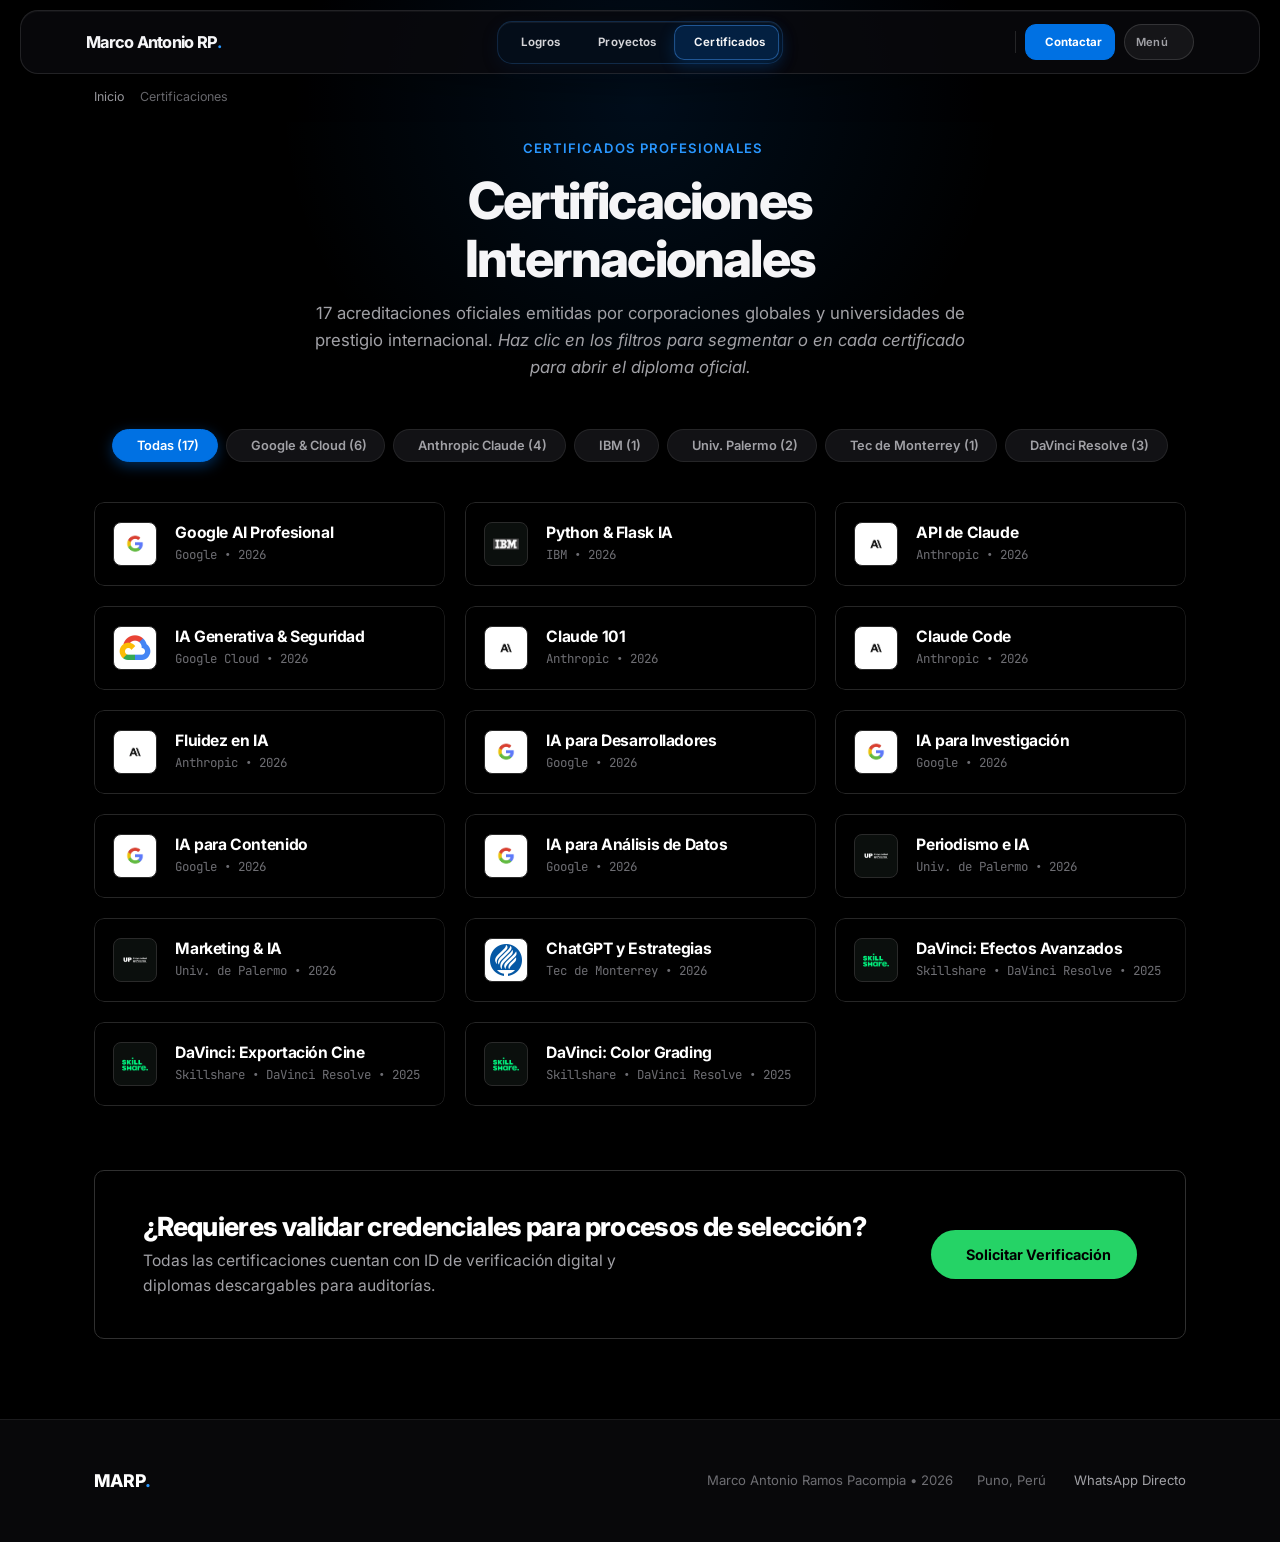
==== commit 1306aaeb: "Improve SEO and ChatGPT search discoverability" ====
--- a/certificaciones.html
+++ b/certificaciones.html
@@ -5,6 +5,7 @@
     <meta charset="UTF-8">
     <meta name="viewport" content="width=device-width, initial-scale=1.0">
     <title>Certificaciones Internacionales — Marco Antonio Ramos Pacompia</title>
+    <meta name="robots" content="index, follow, max-image-preview:large">
     <meta name="description" content="17 certificaciones internacionales verificadas de Marco Antonio Ramos Pacompia en Inteligencia Artificial, Google Cloud, Anthropic Claude, IBM y DaVinci Resolve.">
     <meta name="author" content="Marco Antonio Ramos Pacompia">
     
@@ -21,6 +22,75 @@
     
     <!-- Styles -->
     <link rel="stylesheet" href="styles.css">
+
+    <link rel="canonical" href="https://ilusionist21.github.io/marco-antonio-ramos-pacompia/certificaciones.html">
+    <meta property="og:url" content="https://ilusionist21.github.io/marco-antonio-ramos-pacompia/certificaciones.html">
+    <meta property="og:site_name" content="Marco Antonio Ramos Pacompia">
+    <meta name="twitter:card" content="summary_large_image">
+    <meta name="twitter:title" content="Certificaciones Internacionales — Marco Antonio Ramos Pacompia">
+    <meta name="twitter:description" content="17 certificaciones internacionales verificadas de Marco Antonio Ramos Pacompia en Inteligencia Artificial, Google Cloud, Anthropic Claude, IBM y DaVinci Resolve.">
+    <meta name="twitter:image" content="https://ilusionist21.github.io/marco-antonio-ramos-pacompia/avatar.webp">
+
+    <script type="application/ld+json">
+{
+  "@context": "https://schema.org",
+  "@graph": [
+    {
+      "@type": "WebSite",
+      "@id": "https://ilusionist21.github.io/marco-antonio-ramos-pacompia/#website",
+      "url": "https://ilusionist21.github.io/marco-antonio-ramos-pacompia/",
+      "name": "Marco Antonio Ramos Pacompia",
+      "inLanguage": "es-PE",
+      "publisher": {
+        "@id": "https://ilusionist21.github.io/marco-antonio-ramos-pacompia/#marco-antonio-ramos-pacompia"
+      }
+    },
+    {
+      "@type": "Person",
+      "@id": "https://ilusionist21.github.io/marco-antonio-ramos-pacompia/#marco-antonio-ramos-pacompia",
+      "name": "Marco Antonio Ramos Pacompia",
+      "url": "https://ilusionist21.github.io/marco-antonio-ramos-pacompia/",
+      "image": "https://ilusionist21.github.io/marco-antonio-ramos-pacompia/avatar.webp",
+      "jobTitle": "Comunicador Social especializado en Inteligencia Artificial aplicada",
+      "alumniOf": {
+        "@type": "CollegeOrUniversity",
+        "name": "Universidad Nacional del Altiplano"
+      },
+      "address": {
+        "@type": "PostalAddress",
+        "addressLocality": "Puno",
+        "addressCountry": "PE"
+      },
+      "sameAs": [
+        "https://www.linkedin.com/in/marco-antonio-ramos-pacompia-385180163",
+        "https://www.behance.net/marcopacompia"
+      ],
+      "knowsAbout": [
+        "Inteligencia Artificial aplicada",
+        "Comunicación Social",
+        "Producción audiovisual",
+        "Investigación científica",
+        "Automatización",
+        "Edición de video"
+      ]
+    },
+    {
+      "@type": "WebPage",
+      "@id": "https://ilusionist21.github.io/marco-antonio-ramos-pacompia/certificaciones.html#webpage",
+      "url": "https://ilusionist21.github.io/marco-antonio-ramos-pacompia/certificaciones.html",
+      "name": "Certificaciones Internacionales — Marco Antonio Ramos Pacompia",
+      "description": "17 certificaciones internacionales verificadas de Marco Antonio Ramos Pacompia en Inteligencia Artificial, Google Cloud, Anthropic Claude, IBM y DaVinci Resolve.",
+      "inLanguage": "es-PE",
+      "about": {
+        "@id": "https://ilusionist21.github.io/marco-antonio-ramos-pacompia/#marco-antonio-ramos-pacompia"
+      },
+      "isPartOf": {
+        "@id": "https://ilusionist21.github.io/marco-antonio-ramos-pacompia/#website"
+      }
+    }
+  ]
+}
+    </script>
 </head>
 
 <body>
